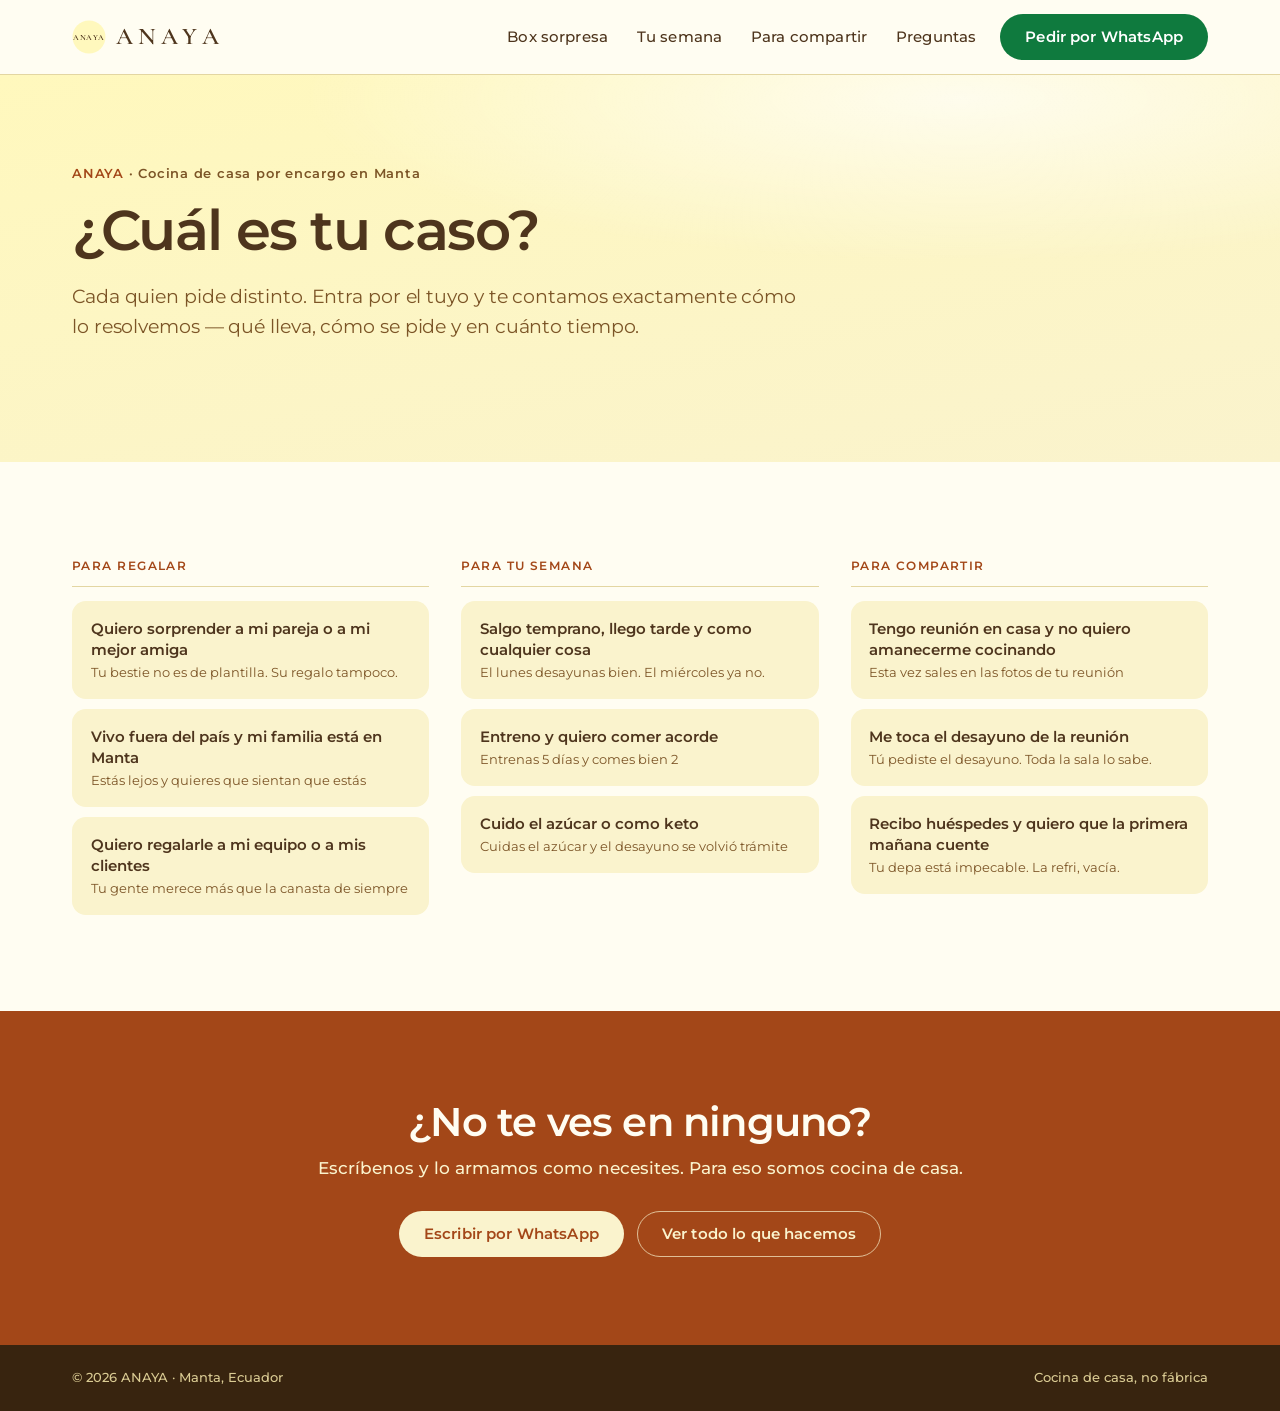
==== para/index.html @ eb4f1797 "fix(navegación): las páginas por perfil estaban enlazadas pero inalcanzables Medido: el único enlace" ====
<!DOCTYPE html>
<html lang="es-EC">
<head>
<meta charset="utf-8" />
<meta name="viewport" content="width=device-width, initial-scale=1, viewport-fit=cover" />
<title>¿Cuál es tu caso? · ANAYA — cocina de casa en Manta</title>
<meta name="description" content="Cada quien pide distinto. Entra por tu caso — regalo, tu semana o una reunión — y te contamos exactamente cómo lo resolvemos en Manta." />
<meta name="theme-color" content="#4E351D" />
<link rel="canonical" href="https://zeus-manuel.github.io/anaya/para/" />
<meta property="og:type" content="website" />
<meta property="og:site_name" content="ANAYA" />
<meta property="og:locale" content="es_EC" />
<meta property="og:url" content="https://zeus-manuel.github.io/anaya/para/" />
<meta property="og:title" content="¿Cuál es tu caso? · ANAYA" />
<meta property="og:description" content="Entra por tu caso y te contamos cómo lo resolvemos." />
<meta property="og:image" content="https://zeus-manuel.github.io/anaya/assets/og-image.png" />
<meta name="twitter:card" content="summary_large_image" />
<link rel="icon" href="../assets/favicon.svg" type="image/svg+xml" />
<link rel="preconnect" href="https://fonts.googleapis.com" />
<link rel="preconnect" href="https://fonts.gstatic.com" crossorigin />
<link rel="stylesheet" href="https://fonts.googleapis.com/css2?family=Cormorant+Garamond:wght@600&family=Montserrat:ital,wght@0,400;0,500;0,600;1,400&display=swap" />
<link rel="stylesheet" href="../assets/styles.css" />
<link rel="stylesheet" href="../assets/icp.css" />
<script type="application/ld+json">{"@context": "https://schema.org", "@type": "ItemList", "itemListElement": [{"@type": "ListItem", "position": 1, "name": "Tu bestie no es de plantilla. Su regalo tampoco.", "url": "https://zeus-manuel.github.io/anaya/para/regalo-sorpresa/"}, {"@type": "ListItem", "position": 2, "name": "Estás lejos y quieres que sientan que estás", "url": "https://zeus-manuel.github.io/anaya/para/desde-el-exterior/"}, {"@type": "ListItem", "position": 3, "name": "Tu gente merece más que la canasta de siempre", "url": "https://zeus-manuel.github.io/anaya/para/regalos-para-tu-equipo/"}, {"@type": "ListItem", "position": 4, "name": "El lunes desayunas bien. El miércoles ya no.", "url": "https://zeus-manuel.github.io/anaya/para/semana-sin-cocinar/"}, {"@type": "ListItem", "position": 5, "name": "Entrenas 5 días y comes bien 2", "url": "https://zeus-manuel.github.io/anaya/para/comida-fit/"}, {"@type": "ListItem", "position": 6, "name": "Cuidas el azúcar y el desayuno se volvió trámite", "url": "https://zeus-manuel.github.io/anaya/para/baja-en-azucar/"}, {"@type": "ListItem", "position": 7, "name": "Esta vez sales en las fotos de tu reunión", "url": "https://zeus-manuel.github.io/anaya/para/bandeja-familiar/"}, {"@type": "ListItem", "position": 8, "name": "Tú pediste el desayuno. Toda la sala lo sabe.", "url": "https://zeus-manuel.github.io/anaya/para/desayuno-de-oficina/"}, {"@type": "ListItem", "position": 9, "name": "Tu depa está impecable. La refri, vacía.", "url": "https://zeus-manuel.github.io/anaya/para/huespedes-airbnb/"}]}</script>
</head>
<body class="icp">
<header class="nav">
  <div class="wrap nav__in">
    <a class="brand" href="../" aria-label="ANAYA — inicio">
      <span class="brand__mark" aria-hidden="true">
        <svg viewBox="0 0 64 64" width="34" height="34"><circle cx="32" cy="32" r="31" fill="#FFF8BD"/><text x="32" y="38" text-anchor="middle" font-family="Cormorant Garamond, serif" font-size="15" font-weight="600" letter-spacing="1.2" fill="#4E351D">ANAYA</text></svg>
      </span>
      <span class="brand__word">ANAYA</span>
    </a>
    <nav class="nav__links" aria-label="Principal">
      <a href="../#sorpresa">Box sorpresa</a>
      <a href="../#semana">Tu semana</a>
      <a href="../#compartir">Para compartir</a>
      <a href="../#faq">Preguntas</a>
    </nav>
    <a class="btn btn--wa nav__cta" href="https://wa.me/593963181898?text=Hola%20ANAYA%21%20Quiero%20hacer%20un%20pedido." target="_blank" rel="noopener">Pedir por WhatsApp</a>
  </div>
</header>
<main>
  <section class="icp-hero">
    <div class="wrap">
      <p class="icp-crumb"><a href="../">ANAYA</a> · Cocina de casa por encargo en Manta</p>
      <h1>¿Cuál es tu caso?</h1>
      <p class="lead">Cada quien pide distinto. Entra por el tuyo y te contamos exactamente cómo lo resolvemos — qué lleva, cómo se pide y en cuánto tiempo.</p>
    </div>
  </section>
  <section class="casos">
    <div class="wrap">
      <div class="casos__grid">
        <div class="casos__col">
          <h3>Para regalar</h3>
          <ul class="casos__list">
          <li><a href="regalo-sorpresa/"><strong>Quiero sorprender a mi pareja o a mi mejor amiga</strong><span>Tu bestie no es de plantilla. Su regalo tampoco.</span></a></li>
          <li><a href="desde-el-exterior/"><strong>Vivo fuera del país y mi familia está en Manta</strong><span>Estás lejos y quieres que sientan que estás</span></a></li>
          <li><a href="regalos-para-tu-equipo/"><strong>Quiero regalarle a mi equipo o a mis clientes</strong><span>Tu gente merece más que la canasta de siempre</span></a></li>
          </ul>
        </div>
        <div class="casos__col">
          <h3>Para tu semana</h3>
          <ul class="casos__list">
          <li><a href="semana-sin-cocinar/"><strong>Salgo temprano, llego tarde y como cualquier cosa</strong><span>El lunes desayunas bien. El miércoles ya no.</span></a></li>
          <li><a href="comida-fit/"><strong>Entreno y quiero comer acorde</strong><span>Entrenas 5 días y comes bien 2</span></a></li>
          <li><a href="baja-en-azucar/"><strong>Cuido el azúcar o como keto</strong><span>Cuidas el azúcar y el desayuno se volvió trámite</span></a></li>
          </ul>
        </div>
        <div class="casos__col">
          <h3>Para compartir</h3>
          <ul class="casos__list">
          <li><a href="bandeja-familiar/"><strong>Tengo reunión en casa y no quiero amanecerme cocinando</strong><span>Esta vez sales en las fotos de tu reunión</span></a></li>
          <li><a href="desayuno-de-oficina/"><strong>Me toca el desayuno de la reunión</strong><span>Tú pediste el desayuno. Toda la sala lo sabe.</span></a></li>
          <li><a href="huespedes-airbnb/"><strong>Recibo huéspedes y quiero que la primera mañana cuente</strong><span>Tu depa está impecable. La refri, vacía.</span></a></li>
          </ul>
        </div>
      </div>
    </div>
  </section>
  <section class="final">
    <div class="wrap final__in">
      <h2>¿No te ves en ninguno?</h2>
      <p>Escríbenos y lo armamos como necesites. Para eso somos cocina de casa.</p>
      <div class="final__cta">
        <a class="btn btn--cream" href="https://wa.me/593963181898?text=Hola%20ANAYA%21%20Quiero%20consultar%20por%20un%20pedido." target="_blank" rel="noopener">Escribir por WhatsApp</a>
        <a class="btn btn--outline-cream" href="../">Ver todo lo que hacemos</a>
      </div>
    </div>
  </section>
</main>
<footer class="foot">
  <div class="wrap foot__bar">
    <p>© 2026 ANAYA · Manta, Ecuador</p>
    <p>Cocina de casa, no fábrica</p>
  </div>
</footer>
</body>
</html>
---- assets/styles.css ----
/* ═══════════════════════════════════════════════════════════
   ANAYA — hoja de estilos
   Paleta de marca: #FFF8BD amarillo · #FAF3CD crema · #4E351D café
   Tipografía: Cormorant Garamond SOLO para el logotipo.
               Montserrat para absolutamente todo lo demás.

   REGLAS DURAS (no romper):
   · Prohibido `opacity` sobre texto — usar los tokens de tinta.
   · Peso mínimo 400. Texto claro sobre oscuro, mínimo 500.
   · Amarillo y crema NUNCA en secciones contiguas (1.03:1 entre sí:
     son el mismo fondo). Siempre media café o papel.
   · --linea y --arena son decorativos: jamás el único borde de un control.
   · Mostaza solo sobre superficies oscuras. Nunca sobre terracota ni claro.
   ═══════════════════════════════════════════════════════════ */

:root{
  /* — marca — */
  --amarillo:   #FFF8BD;
  --crema:      #FAF3CD;
  --cafe:       #4E351D;

  /* — derivados claros — */
  --papel:      #FFFDF2;
  --arena:      #F0E5B4;
  --linea:      #E3D6A2;
  --borde:      #9C7439;

  /* — derivados oscuros — */
  --cafe-elev:  #61432A;
  --cafe-900:   #38240F;
  --borde-osc:  #A48455;

  /* — tinta — */
  --tinta:      #4E351D;
  --tinta-2:    #7C5527;
  --tinta-inv:  #FAF3CD;
  --tinta-inv-2:#DACB93;

  /* — acentos — */
  --terracota:  #A34718;
  --terracota-h:#84380F;
  --mostaza:    #E0B76A;
  --alerta:     #96301A;

  /* — WhatsApp (oscurecido: el #25D366 oficial da 1.9:1 con blanco) — */
  --wa:         #0F7A3E;
  --wa-h:       #0B6332;

  /* — deshabilitado — */
  --off-bg:     #6B5334;
  --off-fg:     #E2D5AE;

  /* — tipografía — */
  --serif: "Cormorant Garamond", Georgia, serif;   /* solo el logotipo */
  --sans:  "Montserrat", "Helvetica Neue", Arial, system-ui, sans-serif;

  --fs-micro: .75rem;    /* 12px — piso absoluto */
  --fs-note:  .8125rem;  /* 13px */
  --fs-label: .875rem;   /* 14px */
  --fs-btn:   .9375rem;  /* 15px */
  --fs-body:  clamp(1rem, 1.4vw, 1.0625rem);
  --fs-lead:  clamp(1.0625rem, 1.9vw, 1.1875rem);

  --wrap: 1180px;
  --r:    16px;
  --r-lg: 26px;
  --sh:    0 1px 2px rgba(56,36,15,.06), 0 12px 28px -16px rgba(56,36,15,.30);
  --sh-lg: 0 2px 4px rgba(56,36,15,.06), 0 28px 56px -28px rgba(56,36,15,.42);
  --ease: cubic-bezier(.22,.61,.36,1);
}

*,*::before,*::after{ box-sizing:border-box; }

html{ scroll-behavior:smooth; scroll-padding-top:88px; -webkit-text-size-adjust:100%; }
@media (prefers-reduced-motion:reduce){
  html{ scroll-behavior:auto; }
  *,*::before,*::after{ animation-duration:.001ms !important; transition-duration:.001ms !important; }
}

body{
  margin:0;
  background:var(--papel);
  color:var(--tinta);
  font-family:var(--sans);
  font-weight:400;
  font-size:var(--fs-body);
  line-height:1.65;
  overflow-x:hidden;
}

img,svg{ max-width:100%; }
a{ color:inherit; }

h1,h2,h3{
  font-family:var(--sans);
  color:var(--tinta);
  font-weight:600;
  margin:0;
  text-wrap:balance;
}
h1{ font-size:clamp(2.1rem,6vw,3.5rem); line-height:1.08; letter-spacing:-.025em; }
h2{ font-size:clamp(1.7rem,4.4vw,2.5rem); line-height:1.14; letter-spacing:-.02em; }
h3{ font-size:clamp(1.125rem,2.4vw,1.25rem); line-height:1.30; letter-spacing:-.01em; }
p{ margin:0 0 .7rem; text-wrap:pretty; }

.wrap{ width:100%; max-width:var(--wrap); margin-inline:auto; padding-inline:22px; }

.skip{
  position:absolute; left:-9999px; top:0; z-index:200;
  background:var(--cafe); color:var(--crema); padding:.8rem 1.2rem;
  font-weight:600; border-radius:0 0 10px 0;
}
.skip:focus{ left:0; }

:where(a,button,input,select,textarea,summary,[tabindex]):focus-visible{
  outline:2.5px solid var(--terracota);
  outline-offset:3px;
  border-radius:6px;
}

.eyebrow{
  font-size:var(--fs-note); font-weight:600; letter-spacing:.14em; text-transform:uppercase;
  line-height:1.30; color:var(--terracota); margin:0 0 .8rem;
}

.sec-head{ margin-bottom:2.8rem; }
.sec-head--center{ text-align:center; max-width:660px; margin-inline:auto; }
.sec-head h2{ max-width:22ch; }
.sec-head--center h2{ margin-inline:auto; }
.sec-sub{
  font-size:1.0625rem; font-weight:400; line-height:1.60;
  color:var(--tinta-2); margin-top:1.1rem; max-width:54ch;
}
.sec-head--center .sec-sub{ margin-inline:auto; }
/* sobre superficies oscuras */
.sec-head--light .eyebrow{ color:var(--mostaza); }
.sec-head--light h2{ color:var(--crema); }
.sec-head--light .sec-sub{ color:var(--tinta-inv-2); }

/* ── Botones ─────────────────────────────────────────────── */
.btn{
  --bg:var(--terracota); --fg:var(--papel);
  display:inline-flex; align-items:center; justify-content:center; gap:.55rem;
  min-height:44px;
  padding:.85rem 1.5rem;
  background:var(--bg); color:var(--fg);
  font-family:var(--sans); font-size:var(--fs-btn); font-weight:600;
  line-height:1.15; letter-spacing:.01em;
  border:1.5px solid transparent; border-radius:999px;
  text-decoration:none; cursor:pointer; white-space:nowrap;
  transition:transform .25s var(--ease), box-shadow .25s var(--ease), background .2s, color .2s, border-color .2s;
}
.btn:hover{ transform:translateY(-2px); box-shadow:var(--sh); }
.btn:active{ transform:translateY(0); }
.btn--solid{ --bg:var(--terracota); --fg:var(--papel); }
.btn--solid:hover{ --bg:var(--terracota-h); }
.btn--ghost{ --bg:transparent; --fg:var(--terracota); border-color:var(--borde); }
.btn--ghost:hover{ --bg:var(--arena); border-color:var(--terracota); }
.btn--cream{ --bg:var(--crema); --fg:var(--terracota); }
.btn--cream:hover{ --bg:var(--papel); }
.btn--outline-cream{ --bg:transparent; --fg:var(--crema); border-color:rgba(250,243,205,.7); }
.btn--outline-cream:hover{ --bg:rgba(250,243,205,.14); border-color:var(--crema); }
.btn--wa{ --bg:var(--wa); --fg:#fff; }
.btn--wa:hover{ --bg:var(--wa-h); }
.btn--wa[disabled]{
  --bg:var(--off-bg); --fg:var(--off-fg);
  cursor:not-allowed; transform:none; box-shadow:none;
}
.btn--block{ width:100%; white-space:normal; text-align:center; }
.btn--sm{ min-height:40px; padding:.6rem 1.15rem; font-size:var(--fs-label); letter-spacing:.015em; }
.ico-wa{ width:18px; height:18px; fill:currentColor; flex:none; }

.linkish{
  display:block; width:100%; margin-top:.75rem; padding:.4rem;
  background:none; border:0; cursor:pointer;
  font-family:var(--sans); font-size:var(--fs-btn); font-weight:500;
  letter-spacing:.01em; color:var(--tinta-inv-2);
  text-decoration:underline; text-underline-offset:3px;
}
.linkish:hover{ color:var(--crema); }

/* ── Nav ─────────────────────────────────────────────────── */
.nav{
  position:sticky; top:0; z-index:100;
  background:rgba(255,253,242,.96);
  backdrop-filter:blur(14px);
  border-bottom:1px solid var(--linea);
}
.nav__in{ display:flex; align-items:center; gap:1.5rem; height:74px; }
.brand{ display:flex; align-items:center; gap:.6rem; text-decoration:none; flex:none; }
.brand__mark{ display:block; line-height:0; }
.brand__word{
  font-family:var(--serif); font-size:1.5rem; font-weight:600;
  line-height:1; letter-spacing:.22em; color:var(--cafe);
}
.nav__links{ display:flex; gap:1.8rem; margin-left:auto; }
.nav__links a{
  position:relative; font-size:var(--fs-btn); font-weight:500; letter-spacing:.01em;
  line-height:1.2; color:var(--tinta); text-decoration:none; padding:.3rem 0;
}
.nav__links a::after{
  content:""; position:absolute; left:0; right:100%; bottom:0; height:2px;
  background:var(--terracota); transition:right .3s var(--ease);
}
.nav__links a:hover{ color:var(--terracota); }
.nav__links a:hover::after{ right:0; }
.nav__cta{ flex:none; }

.burger{
  display:none; width:44px; height:44px; margin-left:auto;
  background:none; border:0; cursor:pointer; padding:11px 10px;
}
.burger span{ display:block; height:2px; background:var(--cafe); border-radius:2px; transition:.3s var(--ease); }
.burger span+span{ margin-top:5px; }
.burger[aria-expanded="true"] span:nth-child(1){ transform:translateY(7px) rotate(45deg); }
.burger[aria-expanded="true"] span:nth-child(2){ opacity:0; }
.burger[aria-expanded="true"] span:nth-child(3){ transform:translateY(-7px) rotate(-45deg); }

.mnav{
  display:none; flex-direction:column; gap:.2rem;
  padding:.6rem 22px 1.4rem;
  border-top:1px solid var(--linea);
  background:var(--papel);
}
.mnav a{
  padding:.9rem .2rem; font-size:1rem; font-weight:500;
  text-decoration:none; color:var(--tinta); border-bottom:1px solid var(--linea);
}
.mnav__wa{
  margin-top:.8rem; text-align:center; background:var(--wa);
  color:#fff !important; font-weight:600; border-radius:999px; border:0 !important;
}

/* ── Hero — sin patrones: color plano + halo suave ───────── */
.hero{
  position:relative; overflow:hidden;
  background:
    radial-gradient(90% 70% at 78% 8%, rgba(255,255,255,.75) 0%, transparent 60%),
    linear-gradient(168deg, var(--amarillo) 0%, var(--crema) 100%);
}
.hero__in{
  position:relative;
  display:grid; grid-template-columns:1.05fr .95fr; gap:4.5rem; align-items:center;
  padding-block:clamp(4rem,9vw,7.5rem);
}
.hero h1{ margin-bottom:1.5rem; max-width:15ch; letter-spacing:-.03em; }
.lead{
  font-size:var(--fs-lead); font-weight:400; line-height:1.6; letter-spacing:-.005em;
  color:var(--tinta-2); max-width:46ch; margin-bottom:2.2rem;
}
.hero__cta{ display:flex; flex-wrap:wrap; gap:.8rem; margin-bottom:3rem; }
.hero__jobs{
  display:grid; grid-template-columns:repeat(3,1fr); gap:.6rem;
  list-style:none; margin:0; padding:1.7rem 0 0;
  border-top:1px solid var(--borde);
}
.hero__jobs a{
  display:block; padding:.7rem .8rem .8rem;
  margin-left:-.8rem; border-radius:12px;
  text-decoration:none; transition:background .22s var(--ease);
}
.hero__jobs a:hover{ background:rgba(163,71,24,.09); }
.hero__jobs strong{
  display:block; font-size:1.0625rem; font-weight:600;
  line-height:1.3; letter-spacing:-.01em; color:var(--terracota); margin-bottom:.15rem;
}
.hero__jobs a:hover strong{ color:var(--terracota-h); }
.hero__jobs span{ font-size:var(--fs-note); font-weight:400; color:var(--tinta-2); line-height:1.45; }

/* tarjeta de producto — contenido real, no clipart */
.hero__art{ margin:0; }
.boxcard{
  background:var(--papel);
  border-radius:26px;
  padding:2rem 2rem 1.6rem;
  box-shadow:
    0 2px 4px rgba(56,36,15,.05),
    0 18px 40px -20px rgba(56,36,15,.35),
    0 48px 90px -50px rgba(56,36,15,.5);
  animation:floaty 8s ease-in-out infinite;
}
@keyframes floaty{ 0%,100%{ transform:translateY(0) } 50%{ transform:translateY(-9px) } }
.boxcard__top{
  display:flex; align-items:center; justify-content:space-between; gap:1rem;
  padding-bottom:1.1rem; margin-bottom:.5rem;
  border-bottom:1px solid var(--linea);
}
.boxcard__mark{
  font-family:var(--serif); font-size:1.25rem; font-weight:600;
  letter-spacing:.26em; line-height:1; color:var(--cafe);
}
.boxcard__badge{
  font-size:var(--fs-micro); font-weight:600; letter-spacing:.1em; text-transform:uppercase;
  color:var(--terracota); background:var(--arena);
  padding:.35rem .7rem; border-radius:999px; white-space:nowrap;
}
.boxcard__list{ list-style:none; margin:0; padding:.4rem 0 0; display:grid; }
.boxcard__list li{
  display:grid; grid-template-columns:108px 1fr; align-items:baseline; gap:.9rem;
  padding:.62rem 0;
  font-size:1.0625rem; font-weight:500; color:var(--tinta);
  border-bottom:1px solid var(--linea);
}
.boxcard__list li:last-child{ border-bottom:0; }
.boxcard__list span{
  font-size:.6875rem; font-weight:600; letter-spacing:.06em; text-transform:uppercase;
  color:var(--tinta-2);
}
.boxcard__note{
  margin-top:.9rem; padding:1.1rem 1.2rem;
  background:var(--arena); border-radius:16px;
}
.boxcard__hand{
  font-style:italic; font-size:1.0625rem; font-weight:400; line-height:1.5;
  color:var(--tinta); margin:0 0 .35rem;
}
.boxcard__foot{
  font-size:var(--fs-micro); font-weight:600; letter-spacing:.08em; text-transform:uppercase;
  color:var(--tinta-2); margin:0;
}
.hero__art-cap{
  margin:1.1rem 0 0; text-align:center;
  font-size:var(--fs-note); font-weight:400; color:var(--tinta-2);
}

/* ── Franja del mecanismo — CAFÉ ─────────────────────────── */
.strip{ background:var(--cafe); color:var(--crema); }
.strip__in{ display:grid; grid-template-columns:repeat(3,1fr); gap:2.4rem; padding-block:2.6rem; }
.strip__n{
  display:block; font-size:1.125rem; font-weight:600; color:var(--mostaza);
  letter-spacing:.02em; margin-bottom:.5rem; font-variant-numeric:tabular-nums;
}
.strip p{ margin:0; font-size:var(--fs-body); font-weight:500; line-height:1.60; letter-spacing:.005em; }

/* ── Tres líneas — PAPEL ─────────────────────────────────── */
.offer{ padding-block:clamp(4.5rem,9vw,7rem); background:var(--papel); }
.cards{ display:grid; grid-template-columns:repeat(3,1fr); gap:1.4rem; }
.card{
  display:flex; flex-direction:column;
  padding:2.4rem 2.1rem;
  background:var(--crema);
  border:1px solid transparent;
  border-radius:var(--r-lg);
  box-shadow:0 1px 2px rgba(56,36,15,.04), 0 10px 30px -22px rgba(56,36,15,.5);
  transition:transform .3s var(--ease), box-shadow .3s var(--ease);
}
.card:hover{ transform:translateY(-6px); box-shadow:var(--sh-lg); }
.card__icon{ width:48px; height:48px; margin-bottom:1.3rem; color:var(--terracota); }
.card__icon svg{ width:100%; height:100%; fill:none; stroke:currentColor; stroke-width:1.5; stroke-linecap:round; stroke-linejoin:round; }
.card h3{ margin-bottom:.6rem; }
.card p{ color:var(--tinta-2); flex:1; max-width:54ch; margin-bottom:1rem; }
.card__link{
  font-size:var(--fs-btn); font-weight:600; letter-spacing:.01em;
  color:var(--terracota); text-decoration:none;
}
.card__link span{ display:inline-block; transition:transform .25s var(--ease); }
.card__link:hover span{ transform:translateX(5px); }

/* ── Armador — CREMA ─────────────────────────────────────── */
.builder{
  position:relative;
  padding-block:clamp(4.5rem,9vw,7rem);
  background:var(--crema);
}

.presets{ margin-bottom:2.2rem; }
.presets__lead{
  text-align:center; font-size:var(--fs-note); font-weight:500;
  color:var(--tinta-2); margin-bottom:1.1rem;
}
.presets__row{ display:grid; grid-template-columns:repeat(4,1fr); gap:.9rem; }
.preset{
  display:flex; flex-direction:column; gap:.25rem; text-align:left;
  padding:1.1rem 1.2rem;
  background:var(--papel);
  border:1.4px solid var(--borde); border-radius:var(--r);
  font-family:var(--sans); cursor:pointer;
  transition:.25s var(--ease);
}
.preset:hover{ background:var(--arena); transform:translateY(-3px); box-shadow:var(--sh); }
.preset.is-on{ background:var(--terracota); border-color:var(--terracota); }
.preset__name{ font-size:1.0625rem; font-weight:600; line-height:1.3; letter-spacing:-.01em; color:var(--tinta); }
.preset__detalle{ font-size:var(--fs-note); font-weight:400; line-height:1.45; color:var(--tinta-2); }
.preset__go{ margin-top:.3rem; font-size:var(--fs-note); font-weight:600; letter-spacing:.01em; color:var(--terracota); }
.preset__go span{ display:inline-block; transition:transform .25s var(--ease); }
.preset:hover .preset__go span{ transform:translateX(4px); }
.preset.is-on .preset__name,
.preset.is-on .preset__detalle,
.preset.is-on .preset__go{ color:var(--papel); }
.preset.is-on .preset__go::after{ content:" ✓"; }

.builder__grid{ display:grid; grid-template-columns:1fr 372px; gap:2.6rem; align-items:start; }
.builder__form{ display:grid; gap:1.2rem; }

.grp{
  margin:0; padding:1.8rem 1.9rem 2rem;
  background:var(--papel);
  border:1px solid transparent;
  border-radius:var(--r-lg);
  box-shadow:0 1px 2px rgba(56,36,15,.04), 0 10px 30px -24px rgba(56,36,15,.45);
}
/* float+width evita que el legend se monte sobre el borde del fieldset */
.grp legend{
  float:left; width:100%;
  display:flex; align-items:baseline; gap:.7rem; flex-wrap:wrap;
  padding:0; margin-bottom:1.2rem;
}
.opts,.fields,.check,.grp__note{ clear:both; }
.grp__step{
  display:grid; place-items:center; width:26px; height:26px; flex:none;
  background:var(--terracota); color:var(--papel);
  font-size:var(--fs-label); font-weight:600; border-radius:50%;
  font-variant-numeric:tabular-nums;
  transform:translateY(2px);
}
.grp__title{ font-size:1.375rem; font-weight:600; line-height:1.25; letter-spacing:-.015em; color:var(--tinta); }
.grp__hint{ font-size:var(--fs-micro); font-weight:600; letter-spacing:.12em; text-transform:uppercase; color:var(--tinta-2); }
.grp__note{ font-size:var(--fs-note); font-weight:400; color:var(--tinta-2); margin:0 0 .9rem; }
.grp.is-invalid{ border-color:var(--alerta); box-shadow:0 0 0 3px rgba(150,48,26,.14); }

.opts{ display:flex; flex-wrap:wrap; gap:.6rem; }
.opt{ position:relative; }
.opt input{ position:absolute; opacity:0; width:0; height:0; }
.opt span{
  display:inline-block; padding:.6rem 1.05rem;
  background:var(--papel);
  border:1.4px solid var(--borde); border-radius:999px;
  font-size:var(--fs-btn); font-weight:500; letter-spacing:.015em;
  line-height:1.2; color:var(--tinta); cursor:pointer;
  transition:.2s var(--ease);
  user-select:none;
}
.opt span:hover{ background:var(--arena); border-color:var(--terracota); color:var(--terracota); }
.opt input:checked + span{
  background:var(--terracota); border-color:var(--terracota); color:var(--papel);
  font-weight:600;
}
.opt input:focus-visible + span{ outline:2.5px solid var(--terracota); outline-offset:3px; }
.opt input:disabled + span{ opacity:.45; cursor:not-allowed; }

.fields{ display:grid; grid-template-columns:1fr 1fr; gap:1rem; }
.field{ display:grid; gap:.4rem; }
.field--full{ grid-column:1/-1; margin-top:1rem; }
.field > span{
  font-size:var(--fs-label); font-weight:600; letter-spacing:.02em;
  line-height:1.35; color:var(--tinta);
}
.field em{ font-style:normal; font-weight:400; color:var(--tinta-2); }
.field input,.field select,.field textarea{
  width:100%; padding:.7rem .9rem;
  font-family:var(--sans); font-size:1rem; font-weight:500; line-height:1.4;
  color:var(--tinta);
  background:var(--papel); border:1.4px solid var(--borde); border-radius:10px;
  transition:border-color .2s, box-shadow .2s;
}
.field textarea{ line-height:1.55; resize:vertical; }
.field input::placeholder,.field textarea::placeholder{ color:var(--tinta-2); font-weight:400; opacity:1; }
.field input:hover,.field select:hover,.field textarea:hover{ border-color:var(--terracota); }
.field input:focus,.field select:focus,.field textarea:focus{
  border-color:var(--terracota); box-shadow:0 0 0 3px rgba(163,71,24,.16);
}
.check{
  display:flex; align-items:flex-start; gap:.6rem; margin-top:1.2rem;
  font-size:var(--fs-label); font-weight:600; color:var(--tinta); cursor:pointer;
}
.check em{ font-style:normal; font-weight:400; color:var(--tinta-2); }
.check input{ width:18px; height:18px; margin-top:.2rem; accent-color:var(--terracota); flex:none; }

/* Resumen — panel oscuro dentro de la zona clara */
.summary{ position:sticky; top:96px; }
.summary__card{
  padding:1.9rem 1.7rem;
  background:var(--cafe);
  color:var(--crema);
  border-radius:var(--r-lg);
  box-shadow:var(--sh-lg);
}
.summary__card h3{
  color:var(--crema); font-size:1.375rem; font-weight:600;
  line-height:1.25; letter-spacing:-.015em;
  margin-bottom:1rem; padding-bottom:.85rem;
  border-bottom:1px solid var(--borde-osc);
}
.summary__list{ list-style:none; margin:0 0 1rem; padding:0; display:grid; gap:.55rem; }
.summary__list li{ display:flex; gap:.6rem; font-size:var(--fs-btn); font-weight:500; line-height:1.45; max-width:40ch; }
.summary__list li::before{ content:"✦"; color:var(--mostaza); flex:none; font-size:.8rem; line-height:1.7; }
.summary__empty{ color:var(--tinta-inv-2); font-style:italic; font-weight:400; }
.summary__empty::before{ content:"" !important; }
.summary__cat{
  display:block; font-size:var(--fs-micro); font-weight:600;
  letter-spacing:.12em; text-transform:uppercase; color:var(--mostaza);
}
.summary__meta{
  display:grid; gap:.3rem; font-size:var(--fs-note); font-weight:500;
  color:var(--tinta-inv-2); margin-bottom:1.1rem;
  font-variant-numeric:tabular-nums;
}
.summary__meta:empty{ display:none; }
.summary__note{
  font-size:var(--fs-note); font-weight:400; line-height:1.55; color:var(--tinta-inv-2);
  padding-top:.9rem; margin-bottom:1rem;
  border-top:1px solid var(--borde-osc);
}
.summary__missing{
  display:flex; gap:.5rem; align-items:flex-start;
  margin:0 0 .7rem; font-size:var(--fs-note); font-weight:600; line-height:1.45;
  color:var(--mostaza);
}
.summary__missing:empty{ display:none; }
.summary__missing::before{ content:"!"; flex:none; }
.summary__status{
  min-height:1.1rem; margin:.3rem 0 0; font-size:var(--fs-note); font-weight:500;
  text-align:center; color:var(--mostaza);
}

/* barra fija móvil */
.stickybar{
  position:fixed; left:0; right:0; bottom:0; z-index:90;
  display:none; align-items:center; justify-content:space-between; gap:1rem;
  padding:.75rem 18px calc(.75rem + env(safe-area-inset-bottom));
  background:var(--cafe); color:var(--crema);
  box-shadow:0 -8px 26px -14px rgba(0,0,0,.6);
}
.stickybar__txt{ font-size:var(--fs-label); font-weight:500; }
.stickybar strong{ font-size:1.125rem; font-weight:600; font-variant-numeric:tabular-nums; }

/* ── Desde lejos — PAPEL ─────────────────────────────────── */
.lejos{ padding-block:clamp(4.5rem,9vw,7rem); background:var(--papel); }
.lejos__in{ display:grid; grid-template-columns:1.15fr .85fr; gap:4rem; align-items:center; }
.lejos__copy h2{ margin-bottom:1.1rem; }
.lejos__copy > p{ color:var(--tinta-2); max-width:52ch; }
.lejos__note{ display:grid; place-items:center; }

/* tarjeta escrita a mano */
.gift__card{
  position:relative;
  width:min(330px,84vw); padding:2.8rem 2.2rem;
  background:var(--papel);
  border-radius:3px;
  box-shadow:var(--sh-lg);
  text-align:center;
  transform:rotate(-2.2deg);
  transition:transform .4s var(--ease);
}
.gift__card:hover{ transform:rotate(0deg) scale(1.02); }
.gift__card::before{
  content:""; position:absolute; top:-15px; left:50%; transform:translateX(-50%) rotate(3deg);
  width:70px; height:30px; background:rgba(224,183,106,.45); border-radius:2px;
}
.gift__brand{
  font-family:var(--serif); font-size:1.125rem; font-weight:600;
  letter-spacing:.30em; line-height:1; color:var(--cafe);
  padding-bottom:.9rem; margin-bottom:1.3rem;
  border-bottom:1px solid var(--linea);
}
.gift__hand{
  font-style:italic; font-size:1.125rem; font-weight:400; line-height:1.55;
  letter-spacing:.005em; color:var(--tinta); margin-bottom:1.4rem;
}
.gift__small{
  font-size:var(--fs-micro); font-weight:600; letter-spacing:.12em; line-height:1.35;
  text-transform:uppercase; color:var(--tinta-2);
  padding-top:1rem; margin:0; border-top:1px solid var(--linea);
}
.ticks{ list-style:none; margin:1.5rem 0 2rem; padding:0; display:grid; gap:.65rem; }
.ticks li{ display:flex; gap:.8rem; font-size:var(--fs-body); color:var(--tinta); max-width:54ch; }
.ticks li::before{ content:"✓"; color:var(--terracota); font-weight:600; flex:none; }

/* ── Semana Viva — AMARILLO ──────────────────────────────── */
.semana{ padding-block:clamp(4.5rem,9vw,7rem); background:var(--amarillo); }
.semana__grid{ display:grid; grid-template-columns:1fr 372px; gap:2.6rem; align-items:start; }
.semana__lead{ font-size:var(--fs-note); font-weight:500; color:var(--tinta-2); margin-bottom:1rem; }
.juices{ display:grid; gap:.7rem; }
.juice{
  display:flex; align-items:center; justify-content:space-between; gap:1rem;
  padding:.85rem 1.3rem;
  background:var(--papel);
  border:1.4px solid var(--borde); border-radius:var(--r);
  transition:border-color .2s, box-shadow .2s, background .2s;
}
.juice.is-on{ border-color:var(--terracota); box-shadow:0 4px 14px -8px rgba(163,71,24,.5); }
.juice__name{ font-size:var(--fs-body); font-weight:500; color:var(--tinta); }
.juice.is-on .juice__name{ font-weight:600; color:var(--terracota); }
.juice__ctrl{ display:flex; align-items:center; gap:.7rem; }
.juice__btn{
  width:38px; height:38px; border-radius:50%;
  background:var(--papel); border:1.4px solid var(--borde);
  font-family:var(--sans); font-size:1.15rem; font-weight:600; line-height:1;
  color:var(--terracota); cursor:pointer;
  transition:.2s;
}
.juice__btn:hover:not(:disabled){ background:var(--terracota); border-color:var(--terracota); color:var(--papel); }
.juice__btn:disabled{ opacity:.35; cursor:not-allowed; }
.juice__n{
  min-width:1.6ch; text-align:center; font-size:1.125rem; font-weight:600;
  color:var(--tinta); font-variant-numeric:tabular-nums;
}
.semana__count{
  margin-top:1rem; font-size:var(--fs-micro); font-weight:600;
  letter-spacing:.12em; text-transform:uppercase; color:var(--tinta-2);
  font-variant-numeric:tabular-nums;
}
.semana__more{
  margin-top:2.6rem; padding:1.8rem 2.1rem;
  background:var(--papel); border:1px solid var(--borde); border-radius:var(--r-lg);
  display:grid; gap:.4rem; justify-items:start;
}
.semana__more h3{ margin-bottom:.2rem; }
.semana__more p{ color:var(--tinta-2); max-width:66ch; margin-bottom:.8rem; }

/* ── Para compartir — CAFÉ ───────────────────────────────── */
.trays{ padding-block:clamp(4.5rem,9vw,7rem); background:var(--cafe); color:var(--crema); }
.share{ display:grid; grid-template-columns:repeat(2,1fr); gap:1.4rem; }
.share__card{
  padding:2.2rem 2.2rem;
  background:var(--cafe-elev);
  border:1px solid transparent;
  border-radius:var(--r-lg);
  transition:transform .3s var(--ease), box-shadow .3s var(--ease);
}
.share__card:hover{ transform:translateY(-4px); box-shadow:var(--sh-lg); }
.share__card h3{ color:var(--crema); margin-bottom:.3rem; }
.share__tag{
  font-size:var(--fs-micro); font-weight:600; letter-spacing:.12em; line-height:1.35;
  text-transform:uppercase; color:var(--mostaza); margin-bottom:.9rem;
}
.share__card p:not(.share__tag){
  font-size:var(--fs-body); font-weight:500; line-height:1.60; letter-spacing:.005em;
  color:var(--crema); margin-bottom:1.3rem; max-width:54ch;
}

/* ── Ocasiones — PAPEL ───────────────────────────────────── */
.occ{ padding-block:clamp(3.5rem,7vw,5rem); background:var(--papel); }
.occ__row{ display:flex; flex-wrap:wrap; justify-content:center; gap:.7rem; }
.occ__chip{
  display:inline-flex; align-items:center; gap:.5rem;
  min-height:44px; padding:.7rem 1.3rem;
  background:var(--arena);
  border:1.4px solid var(--borde); border-radius:999px;
  font-size:var(--fs-btn); font-weight:500; letter-spacing:.015em;
  color:var(--tinta); text-decoration:none; cursor:pointer;
  transition:.22s var(--ease);
}
.occ__chip:hover{
  background:var(--terracota); border-color:var(--terracota); color:var(--papel);
  font-weight:600; transform:translateY(-2px); box-shadow:var(--sh);
}

/* ── Cómo pedir — CAFÉ ───────────────────────────────────── */
.how{ padding-block:clamp(4.5rem,9vw,7rem); background:var(--cafe); color:var(--crema); }
.how .eyebrow{ color:var(--mostaza); }
.how h2{ color:var(--crema); }
.steps{
  list-style:none; margin:0; padding:0;
  display:grid; grid-template-columns:repeat(5,1fr); gap:1.4rem;
}
.steps li{
  padding:1.8rem 1.5rem;
  background:var(--cafe-elev);
  border:1px solid transparent;
  border-radius:var(--r);
  transition:transform .3s var(--ease);
}
.steps li:hover{ transform:translateY(-4px); }
.steps__n{
  display:grid; place-items:center; width:34px; height:34px; margin-bottom:1rem;
  border:1.5px solid var(--mostaza); border-radius:50%;
  font-size:var(--fs-label); font-weight:600; letter-spacing:.02em;
  color:var(--mostaza); font-variant-numeric:tabular-nums;
}
.steps h3{ color:var(--crema); font-size:1.125rem; margin-bottom:.45rem; }
.steps p{
  margin:0; font-size:var(--fs-label); font-weight:500; line-height:1.60;
  letter-spacing:.005em; color:var(--crema);
}
.steps strong{ color:var(--mostaza); font-weight:600; }
.how__cta{ text-align:center; margin:2.8rem 0 0; }

/* ── FAQ — CREMA ─────────────────────────────────────────── */
.faq{ padding-block:clamp(4.5rem,9vw,7rem); background:var(--crema); }
.faq__in{ display:grid; grid-template-columns:.75fr 1.25fr; gap:3.5rem; align-items:start; }
.faq .sec-head{ margin-bottom:0; position:sticky; top:100px; }
.acc details{ padding:1.3rem 0; border-bottom:1px solid var(--linea); }
.acc details:first-child{ border-top:1px solid var(--linea); }
.acc summary{
  display:flex; align-items:center; justify-content:space-between; gap:1.5rem;
  font-size:clamp(1.0625rem,2vw,1.1875rem); font-weight:600;
  line-height:1.35; letter-spacing:-.01em; color:var(--tinta);
  cursor:pointer; list-style:none;
}
.acc summary::-webkit-details-marker{ display:none; }
.acc summary:hover{ color:var(--terracota); }
.acc summary::after{
  content:"+"; flex:none;
  font-size:1.4rem; font-weight:500; line-height:1; color:var(--terracota);
  transition:transform .3s var(--ease);
}
.acc details[open] summary::after{ transform:rotate(45deg); }
.acc details p{
  margin:.85rem 0 0; padding-right:2.5rem; max-width:66ch;
  color:var(--tinta-2);
}
.acc details em{ color:var(--tinta-2); }
.acc details a{ color:var(--terracota); font-weight:600; }

/* ── CTA final — TERRACOTA (única banda de color pleno) ──── */
.final{ padding-block:clamp(4rem,8vw,5.5rem); background:var(--terracota); color:var(--crema); text-align:center; }
.final h2{ color:var(--papel); margin-bottom:.6rem; margin-inline:auto; }
.final p{ color:var(--crema); font-weight:500; margin-bottom:1.8rem; }
.final__cta{ display:flex; flex-wrap:wrap; gap:.8rem; justify-content:center; }

/* ── Footer — CAFÉ 900 ───────────────────────────────────── */
.foot{ background:var(--cafe-900); color:var(--crema); padding-top:clamp(3rem,6vw,4.5rem); }
.foot__in{ display:grid; grid-template-columns:1.6fr 1fr 1fr 1fr; gap:2.5rem; padding-bottom:3rem; }
.foot__word{
  font-family:var(--serif); font-size:clamp(1.75rem,3vw,2rem); font-weight:600;
  line-height:1; letter-spacing:.28em; color:var(--crema); margin:0 0 .7rem;
}
.foot__tag{
  font-style:italic; font-size:var(--fs-btn); font-weight:400; line-height:1.55;
  color:var(--tinta-inv-2); max-width:30ch; margin:0;
}
.foot__col h3{
  font-size:var(--fs-micro); font-weight:600; letter-spacing:.12em; line-height:1.35;
  text-transform:uppercase; color:var(--mostaza); margin-bottom:1rem;
}
.foot__col ul{ list-style:none; margin:0; padding:0; display:grid; gap:.6rem; }
.foot__col li{ font-size:var(--fs-label); font-weight:500; color:var(--tinta-inv-2); }
.foot__col a{ color:var(--crema); text-decoration:none; cursor:pointer; transition:color .2s; }
.foot__col a:hover{ color:var(--mostaza); text-decoration:underline; text-underline-offset:3px; }
.foot__bar{
  display:flex; justify-content:space-between; flex-wrap:wrap; gap:.6rem;
  padding-block:1.4rem;
  border-top:1px solid var(--cafe-elev);
  font-size:var(--fs-note); font-weight:500; color:var(--tinta-inv-2);
}
.foot__bar p{ margin:0; }

/* ── FAB ─────────────────────────────────────────────────── */
.fab{
  position:fixed; right:20px; bottom:20px; z-index:95;
  display:grid; place-items:center; width:56px; height:56px;
  background:var(--wa); border-radius:50%;
  box-shadow:0 10px 26px -8px rgba(15,122,62,.7);
  cursor:pointer;
  transition:transform .25s var(--ease), background .2s;
}
.fab:hover{ transform:scale(1.08); background:var(--wa-h); }
.fab svg{ width:29px; height:29px; fill:#fff; }

/* ── Responsive ──────────────────────────────────────────── */
@media (max-width:1000px){
  .hero__in{ grid-template-columns:1fr; gap:3rem; }
  .boxcard{ animation:none; }
  .cards,.strip__in{ grid-template-columns:1fr; }
  .strip__in{ gap:1.6rem; }
  .builder__grid,.semana__grid{ grid-template-columns:1fr; }
  .summary{ position:static; }
  .presets__row{ grid-template-columns:repeat(2,1fr); }
  .lejos__in,.faq__in{ grid-template-columns:1fr; gap:2.5rem; }
  .lejos__note{ order:-1; }
  .share{ grid-template-columns:1fr; }
  .faq .sec-head{ position:static; }
  .steps{ grid-template-columns:repeat(2,1fr); }
  .foot__in{ grid-template-columns:1fr 1fr; }
}

@media (max-width:760px){
  .nav__links,.nav__cta{ display:none; }
  .burger{ display:block; }
  .mnav:not([hidden]){ display:flex; }
  .hero__jobs{ grid-template-columns:1fr; gap:.2rem; }
  .grp{ padding:1.4rem 1.2rem 1.6rem; }
  .fields{ grid-template-columns:1fr; }
  .steps{ grid-template-columns:1fr; }
  .share__card{ padding:1.5rem 1.4rem; }
  .semana__more{ padding:1.4rem 1.4rem; }
  .juice{ padding:.8rem 1rem; }
  .foot__in{ grid-template-columns:1fr; gap:2rem; }
  .fab{ display:none; }
  body.has-sticky .stickybar{ display:flex; }
  body.has-sticky{ padding-bottom:74px; }
}

/* ── ¿Cuál es tu caso? — enlaces a las páginas por perfil ── */
.casos{ background:var(--papel); padding-block:clamp(4rem,8vw,6rem); }
.casos__grid{ display:grid; grid-template-columns:repeat(3,1fr); gap:2rem; }
.casos__col h3{
  font-size:var(--fs-micro); font-weight:600; letter-spacing:.12em; line-height:1.35;
  text-transform:uppercase; color:var(--terracota);
  padding-bottom:.7rem; margin-bottom:.9rem; border-bottom:1px solid var(--linea);
}
.casos__list{ list-style:none; margin:0; padding:0; display:grid; gap:.6rem; }
.casos__list a{
  display:block; padding:1rem 1.1rem;
  background:var(--crema); border:1px solid transparent; border-radius:14px;
  text-decoration:none;
  transition:.22s var(--ease);
}
.casos__list a:hover{ background:var(--arena); transform:translateX(3px); }
.casos__list strong{
  display:block; font-size:var(--fs-btn); font-weight:600; line-height:1.4;
  color:var(--tinta); margin-bottom:.2rem;
}
.casos__list span{ display:block; font-size:var(--fs-note); font-weight:400; line-height:1.45; color:var(--tinta-2); }

@media (max-width:1000px){ .casos__grid{ grid-template-columns:1fr; gap:1.6rem; } }
---- assets/icp.css ----
/* ═══════════════════════════════════════════════════════════
   ANAYA — páginas de aterrizaje por perfil (/para/<slug>/)
   Hereda todo el sistema de styles.css. Aquí solo lo propio.
   ═══════════════════════════════════════════════════════════ */

.icp .nav__cta{ display:inline-flex; }

/* ── Hero ────────────────────────────────────────────────── */
.icp-hero{
  background:
    radial-gradient(85% 70% at 75% 6%, rgba(255,255,255,.7) 0%, transparent 60%),
    linear-gradient(168deg, var(--amarillo) 0%, var(--crema) 100%);
  padding-block:clamp(3rem,7vw,5.5rem);
}
.icp-crumb{
  font-size:var(--fs-note); font-weight:600; letter-spacing:.06em;
  color:var(--tinta-2); margin-bottom:1rem;
}
.icp-crumb a{ color:var(--terracota); text-decoration:none; }
.icp-crumb a:hover{ text-decoration:underline; text-underline-offset:3px; }
.icp-hero h1{ max-width:18ch; margin-bottom:1.3rem; }
.icp-hero .lead{ max-width:56ch; margin-bottom:2rem; }
.icp-hero__cta{ display:flex; flex-wrap:wrap; gap:.8rem; }

/* ── Ancho de lectura ────────────────────────────────────── */
.icp-narrow{ max-width:760px; }

/* ── Dolor ───────────────────────────────────────────────── */
.icp-dolor{ background:var(--papel); padding-block:clamp(3.5rem,7vw,5.5rem); }
.icp-dolor h2{ max-width:20ch; margin-bottom:1.4rem; }
.icp-dolor p{
  font-size:var(--fs-lead); font-weight:400; line-height:1.62;
  color:var(--tinta-2); max-width:62ch; margin-bottom:1rem;
}
.icp-dolor p:last-child{ margin-bottom:0; }

/* ── Mecanismo (banda oscura) ────────────────────────────── */
.icp-mec{ background:var(--cafe); color:var(--crema); padding-block:clamp(3.5rem,7vw,5.5rem); }
.mec__grid{ display:grid; grid-template-columns:repeat(2,1fr); gap:1.3rem; }
.mec__item{
  padding:1.8rem 1.9rem;
  background:var(--cafe-elev);
  border-radius:var(--r-lg);
}
.mec__item h3{ color:var(--mostaza); margin-bottom:.5rem; }
.mec__item p{
  margin:0; font-size:var(--fs-body); font-weight:500; line-height:1.6;
  letter-spacing:.005em; color:var(--crema);
}

/* ── Oferta ──────────────────────────────────────────────── */
.icp-oferta{ background:var(--crema); padding-block:clamp(3.5rem,7vw,5.5rem); }
.icp-oferta__in{ display:grid; place-items:center; }
.icp-oferta__card{
  width:min(620px,100%);
  padding:2.6rem 2.4rem 2.2rem;
  background:var(--papel);
  border-radius:var(--r-lg);
  box-shadow:var(--sh-lg);
}
.icp-oferta__card h2{ margin-bottom:.4rem; }
.icp-tagline{
  font-style:italic; font-size:var(--fs-lead); font-weight:400;
  color:var(--tinta-2); margin-bottom:1.4rem;
}
.icp-incluye{ list-style:none; margin:0 0 1.4rem; padding:0; display:grid; gap:.1rem; }
.icp-incluye li{
  display:flex; gap:.85rem; align-items:flex-start;
  padding:.7rem 0; border-bottom:1px solid var(--linea);
  font-size:var(--fs-body); font-weight:500; color:var(--tinta);
}
.icp-incluye li:last-child{ border-bottom:0; }
.icp-incluye li::before{ content:"✓"; color:var(--terracota); font-weight:600; flex:none; }
.icp-nota{
  padding:1rem 1.2rem; margin-bottom:1.4rem;
  background:var(--arena); border-radius:14px;
  font-size:var(--fs-note); font-weight:500; line-height:1.55; color:var(--tinta);
}
.icp-mini{
  margin:.9rem 0 0; text-align:center;
  font-size:var(--fs-note); font-weight:400; color:var(--tinta-2);
}

/* ── Objeciones ──────────────────────────────────────────── */
.icp-faq{ background:var(--papel); padding-block:clamp(3.5rem,7vw,5.5rem); }
.icp-faq h2{ margin-bottom:1.6rem; }

/* ── Otras páginas ───────────────────────────────────────── */
.icp-otras{ background:var(--crema); padding-block:clamp(3rem,6vw,4.5rem); }
.icp-otras h2{ font-size:clamp(1.3rem,2.6vw,1.6rem); margin-bottom:1.2rem; }
.icp-otras__list{ list-style:none; margin:0; padding:0; display:grid; gap:.55rem; }
.icp-otras__list a{
  display:block; padding:.85rem 1.1rem;
  background:var(--papel); border:1px solid var(--linea); border-radius:12px;
  font-size:var(--fs-btn); font-weight:500; color:var(--tinta); text-decoration:none;
  transition:.2s var(--ease);
}
.icp-otras__list a:hover{ border-color:var(--terracota); color:var(--terracota); transform:translateX(3px); }

.icp .foot{ padding-top:0; }
.icp .foot__bar{ border-top:0; }

@media (max-width:760px){
  .mec__grid{ grid-template-columns:1fr; }
  .icp-oferta__card{ padding:1.8rem 1.5rem 1.6rem; }
  .icp .fab{ display:none; }
}

/* enlace al hub desde cada página de perfil */
.icp-otras__hub{ margin:-.4rem 0 1rem; }
.icp-otras__hub a{
  font-size:var(--fs-btn); font-weight:600; color:var(--terracota);
  text-decoration:underline; text-underline-offset:3px;
}
.icp .casos{ background:var(--papel); }
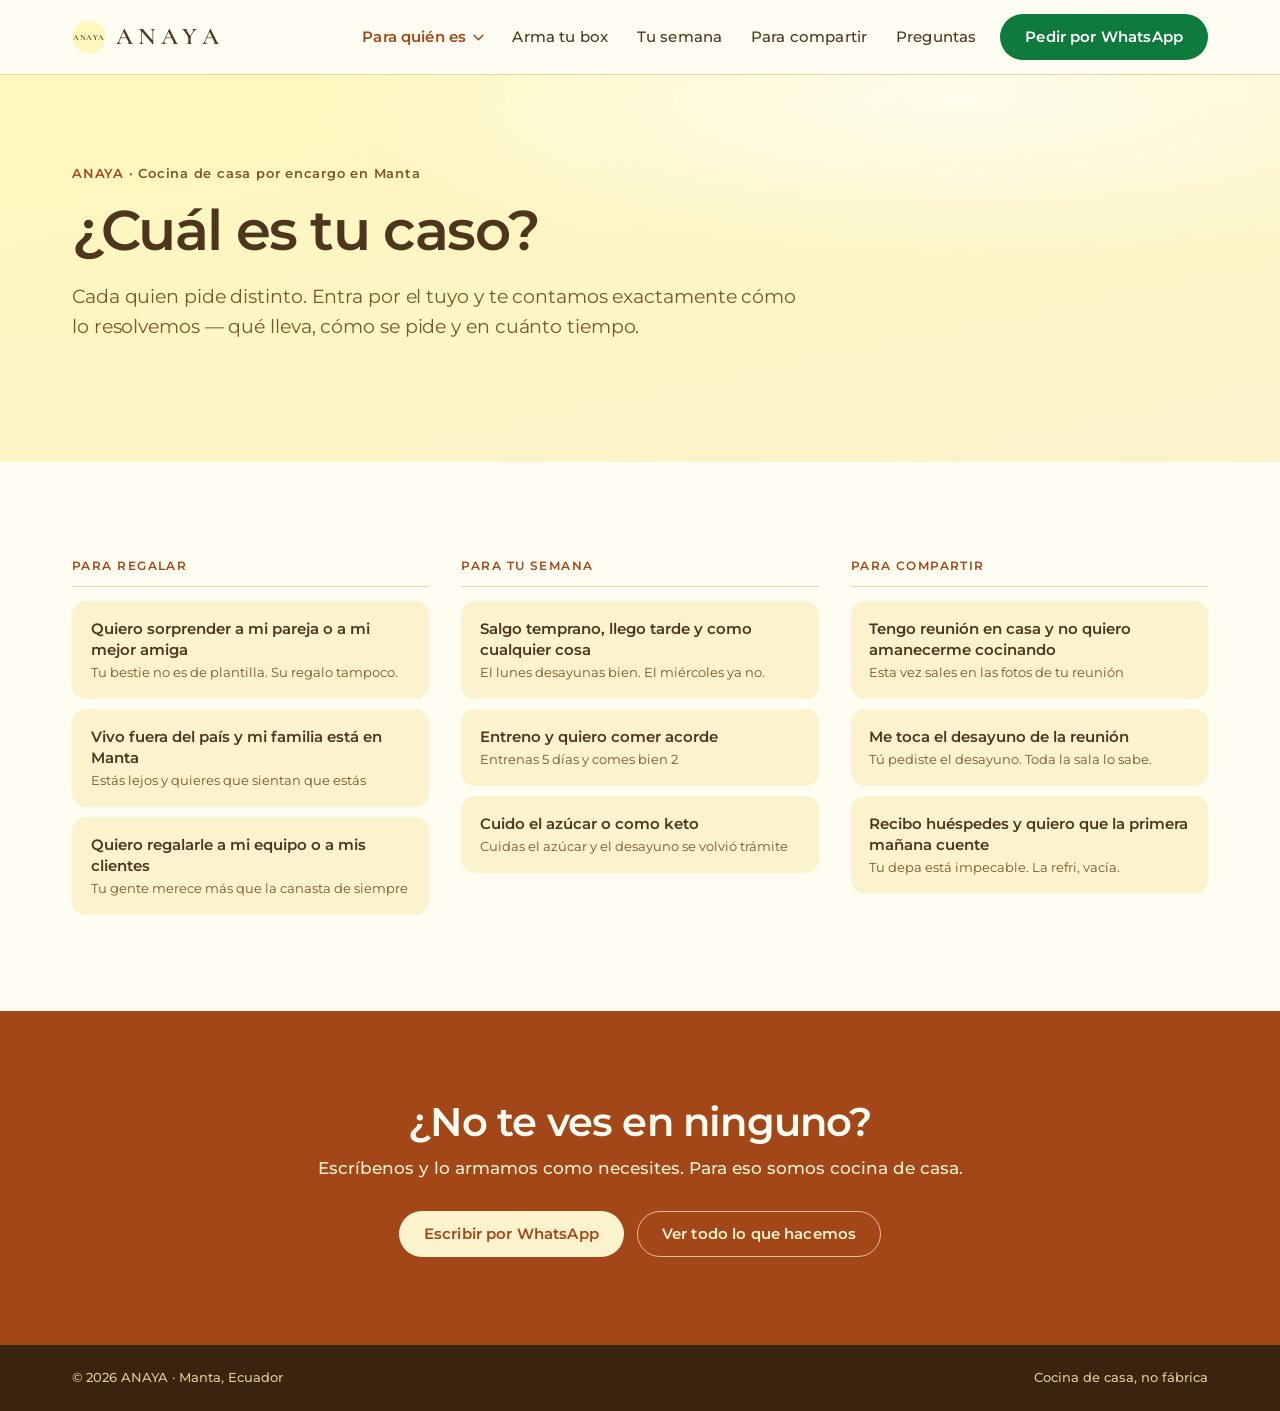
==== commit 15ab479c: "feat(menú): "Para quién es" — las 9 páginas entran al menú principal Estaban enlazadas y visibles, p" ====
--- a/para/index.html
+++ b/para/index.html
@@ -4,7 +4,7 @@
 <meta charset="utf-8" />
 <meta name="viewport" content="width=device-width, initial-scale=1, viewport-fit=cover" />
 <title>¿Cuál es tu caso? · ANAYA — cocina de casa en Manta</title>
-<meta name="description" content="Cada quien pide distinto. Entra por tu caso — regalo, tu semana o una reunión — y te contamos exactamente cómo lo resolvemos en Manta." />
+<meta name="description" content="Cada quien pide distinto. Entra por tu caso — un regalo, tu semana o una reunión — y te contamos exactamente cómo lo resolvemos en Manta." />
 <meta name="theme-color" content="#4E351D" />
 <link rel="canonical" href="https://zeus-manuel.github.io/anaya/para/" />
 <meta property="og:type" content="website" />
@@ -21,6 +21,7 @@
 <link rel="stylesheet" href="https://fonts.googleapis.com/css2?family=Cormorant+Garamond:wght@600&family=Montserrat:ital,wght@0,400;0,500;0,600;1,400&display=swap" />
 <link rel="stylesheet" href="../assets/styles.css" />
 <link rel="stylesheet" href="../assets/icp.css" />
+<script src="../assets/nav.js" defer></script>
 <script type="application/ld+json">{"@context": "https://schema.org", "@type": "ItemList", "itemListElement": [{"@type": "ListItem", "position": 1, "name": "Tu bestie no es de plantilla. Su regalo tampoco.", "url": "https://zeus-manuel.github.io/anaya/para/regalo-sorpresa/"}, {"@type": "ListItem", "position": 2, "name": "Estás lejos y quieres que sientan que estás", "url": "https://zeus-manuel.github.io/anaya/para/desde-el-exterior/"}, {"@type": "ListItem", "position": 3, "name": "Tu gente merece más que la canasta de siempre", "url": "https://zeus-manuel.github.io/anaya/para/regalos-para-tu-equipo/"}, {"@type": "ListItem", "position": 4, "name": "El lunes desayunas bien. El miércoles ya no.", "url": "https://zeus-manuel.github.io/anaya/para/semana-sin-cocinar/"}, {"@type": "ListItem", "position": 5, "name": "Entrenas 5 días y comes bien 2", "url": "https://zeus-manuel.github.io/anaya/para/comida-fit/"}, {"@type": "ListItem", "position": 6, "name": "Cuidas el azúcar y el desayuno se volvió trámite", "url": "https://zeus-manuel.github.io/anaya/para/baja-en-azucar/"}, {"@type": "ListItem", "position": 7, "name": "Esta vez sales en las fotos de tu reunión", "url": "https://zeus-manuel.github.io/anaya/para/bandeja-familiar/"}, {"@type": "ListItem", "position": 8, "name": "Tú pediste el desayuno. Toda la sala lo sabe.", "url": "https://zeus-manuel.github.io/anaya/para/desayuno-de-oficina/"}, {"@type": "ListItem", "position": 9, "name": "Tu depa está impecable. La refri, vacía.", "url": "https://zeus-manuel.github.io/anaya/para/huespedes-airbnb/"}]}</script>
 </head>
 <body class="icp">
@@ -33,13 +34,68 @@
       <span class="brand__word">ANAYA</span>
     </a>
     <nav class="nav__links" aria-label="Principal">
-      <a href="../#sorpresa">Box sorpresa</a>
+      <div class="nav__item nav__item--sub">
+        <button class="nav__toggle" aria-expanded="false" aria-controls="submenu">Para quién es <svg class="nav__chev" viewBox="0 0 12 8" aria-hidden="true"><path d="M1 1.5 6 6.5l5-5" fill="none" stroke="currentColor" stroke-width="1.8" stroke-linecap="round" stroke-linejoin="round"/></svg></button>
+        <div class="subnav" id="submenu" hidden>
+          <div class="subnav__in">
+            <div class="subnav__col">
+              <h3>Para regalar</h3>
+              <ul>
+              <li><a href="regalo-sorpresa/">Sorprender a mi pareja o a mi mejor amiga</a></li>
+              <li><a href="desde-el-exterior/">Vivo fuera y mi familia está en Manta</a></li>
+              <li><a href="regalos-para-tu-equipo/">Regalarle a mi equipo o a mis clientes</a></li>
+              </ul>
+            </div>
+            <div class="subnav__col">
+              <h3>Para tu semana</h3>
+              <ul>
+              <li><a href="semana-sin-cocinar/">Salgo temprano y llego tarde</a></li>
+              <li><a href="comida-fit/">Entreno y quiero comer acorde</a></li>
+              <li><a href="baja-en-azucar/">Cuido el azúcar o como keto</a></li>
+              </ul>
+            </div>
+            <div class="subnav__col">
+              <h3>Para compartir</h3>
+              <ul>
+              <li><a href="bandeja-familiar/">Tengo reunión en casa</a></li>
+              <li><a href="desayuno-de-oficina/">Me toca el desayuno de la reunión</a></li>
+              <li><a href="huespedes-airbnb/">Recibo huéspedes</a></li>
+              </ul>
+            </div>
+          </div>
+          <a class="subnav__all" href="">Ver todos los casos →</a>
+        </div>
+      </div>
+      <a href="../#sorpresa">Arma tu box</a>
       <a href="../#semana">Tu semana</a>
       <a href="../#compartir">Para compartir</a>
       <a href="../#faq">Preguntas</a>
     </nav>
     <a class="btn btn--wa nav__cta" href="https://wa.me/593963181898?text=Hola%20ANAYA%21%20Quiero%20hacer%20un%20pedido." target="_blank" rel="noopener">Pedir por WhatsApp</a>
+    <button class="burger" aria-expanded="false" aria-controls="mnav" aria-label="Abrir menú"><span></span><span></span><span></span></button>
   </div>
+  <nav class="mnav" id="mnav" aria-label="Menú móvil" hidden>
+    <p class="mnav__group">Para quién es</p>
+    <p class="mnav__group">Para regalar</p>
+    <a class="mnav__sub" href="regalo-sorpresa/">Sorprender a mi pareja o a mi mejor amiga</a>
+    <a class="mnav__sub" href="desde-el-exterior/">Vivo fuera y mi familia está en Manta</a>
+    <a class="mnav__sub" href="regalos-para-tu-equipo/">Regalarle a mi equipo o a mis clientes</a>
+    <p class="mnav__group">Para tu semana</p>
+    <a class="mnav__sub" href="semana-sin-cocinar/">Salgo temprano y llego tarde</a>
+    <a class="mnav__sub" href="comida-fit/">Entreno y quiero comer acorde</a>
+    <a class="mnav__sub" href="baja-en-azucar/">Cuido el azúcar o como keto</a>
+    <p class="mnav__group">Para compartir</p>
+    <a class="mnav__sub" href="bandeja-familiar/">Tengo reunión en casa</a>
+    <a class="mnav__sub" href="desayuno-de-oficina/">Me toca el desayuno de la reunión</a>
+    <a class="mnav__sub" href="huespedes-airbnb/">Recibo huéspedes</a>
+    <a class="mnav__sub" href="">Ver todos los casos</a>
+    <p class="mnav__group">El menú</p>
+    <a href="../#sorpresa">Arma tu box</a>
+    <a href="../#semana">Tu semana</a>
+    <a href="../#compartir">Para compartir</a>
+    <a href="../#faq">Preguntas</a>
+    <a class="mnav__wa" href="https://wa.me/593963181898?text=Hola%20ANAYA%21%20Quiero%20hacer%20un%20pedido." target="_blank" rel="noopener">Pedir por WhatsApp</a>
+  </nav>
 </header>
 <main>
   <section class="icp-hero">
@@ -84,7 +140,7 @@
       <h2>¿No te ves en ninguno?</h2>
       <p>Escríbenos y lo armamos como necesites. Para eso somos cocina de casa.</p>
       <div class="final__cta">
-        <a class="btn btn--cream" href="https://wa.me/593963181898?text=Hola%20ANAYA%21%20Quiero%20consultar%20por%20un%20pedido." target="_blank" rel="noopener">Escribir por WhatsApp</a>
+        <a class="btn btn--cream" href="https://wa.me/593963181898?text=Hola%20ANAYA%21%20Quiero%20hacer%20un%20pedido." target="_blank" rel="noopener">Escribir por WhatsApp</a>
         <a class="btn btn--outline-cream" href="../">Ver todo lo que hacemos</a>
       </div>
     </div>
--- a/assets/styles.css
+++ b/assets/styles.css
@@ -805,3 +805,58 @@
 .casos__list span{ display:block; font-size:var(--fs-note); font-weight:400; line-height:1.45; color:var(--tinta-2); }
 
 @media (max-width:1000px){ .casos__grid{ grid-template-columns:1fr; gap:1.6rem; } }
+
+/* ── Menú desplegable "Para quién es" ────────────────────── */
+.nav__item{ position:relative; display:flex; align-items:center; }
+.nav__toggle{
+  display:inline-flex; align-items:center; gap:.4rem;
+  padding:.3rem 0; background:none; border:0; cursor:pointer;
+  font-family:var(--sans); font-size:var(--fs-btn); font-weight:600;
+  letter-spacing:.01em; line-height:1.2; color:var(--terracota);
+}
+.nav__toggle:hover{ color:var(--terracota-h); }
+.nav__chev{ width:11px; height:7px; transition:transform .25s var(--ease); }
+.nav__toggle[aria-expanded="true"] .nav__chev{ transform:rotate(180deg); }
+
+.subnav{
+  position:absolute; top:calc(100% + 14px); left:-1.2rem; z-index:120;
+  width:min(680px,86vw);
+  padding:1.5rem 1.6rem 1.1rem;
+  background:var(--papel);
+  border:1px solid var(--linea); border-radius:var(--r-lg);
+  box-shadow:var(--sh-lg);
+}
+.subnav[hidden]{ display:none; }
+.subnav::before{
+  content:""; position:absolute; top:-14px; left:0; right:0; height:14px;
+}
+.subnav__in{ display:grid; grid-template-columns:repeat(3,1fr); gap:1.4rem; }
+.subnav__col h3{
+  font-size:var(--fs-micro); font-weight:600; letter-spacing:.12em;
+  text-transform:uppercase; color:var(--terracota);
+  padding-bottom:.5rem; margin-bottom:.6rem; border-bottom:1px solid var(--linea);
+}
+.subnav__col ul{ list-style:none; margin:0; padding:0; display:grid; gap:.15rem; }
+.subnav__col a{
+  display:block; padding:.5rem .6rem; margin-left:-.6rem;
+  border-radius:9px;
+  font-size:var(--fs-note); font-weight:500; line-height:1.4;
+  color:var(--tinta); text-decoration:none;
+  transition:.18s var(--ease);
+}
+.subnav__col a:hover{ background:var(--arena); color:var(--terracota); }
+.subnav__all{
+  display:inline-block; margin-top:1rem;
+  font-size:var(--fs-note); font-weight:600; color:var(--terracota);
+  text-decoration:none;
+}
+.subnav__all:hover{ text-decoration:underline; text-underline-offset:3px; }
+
+/* menú móvil: grupos */
+.mnav__group{
+  margin:1rem 0 .3rem; padding:0 .2rem;
+  font-size:var(--fs-micro); font-weight:600; letter-spacing:.12em;
+  text-transform:uppercase; color:var(--terracota);
+}
+.mnav__group:first-child{ margin-top:.2rem; }
+.mnav__sub{ padding-left:.9rem !important; font-size:var(--fs-btn) !important; }
--- a/assets/icp.css
+++ b/assets/icp.css
@@ -3,7 +3,6 @@
    Hereda todo el sistema de styles.css. Aquí solo lo propio.
    ═══════════════════════════════════════════════════════════ */
 
-.icp .nav__cta{ display:inline-flex; }
 
 /* ── Hero ────────────────────────────────────────────────── */
 .icp-hero{
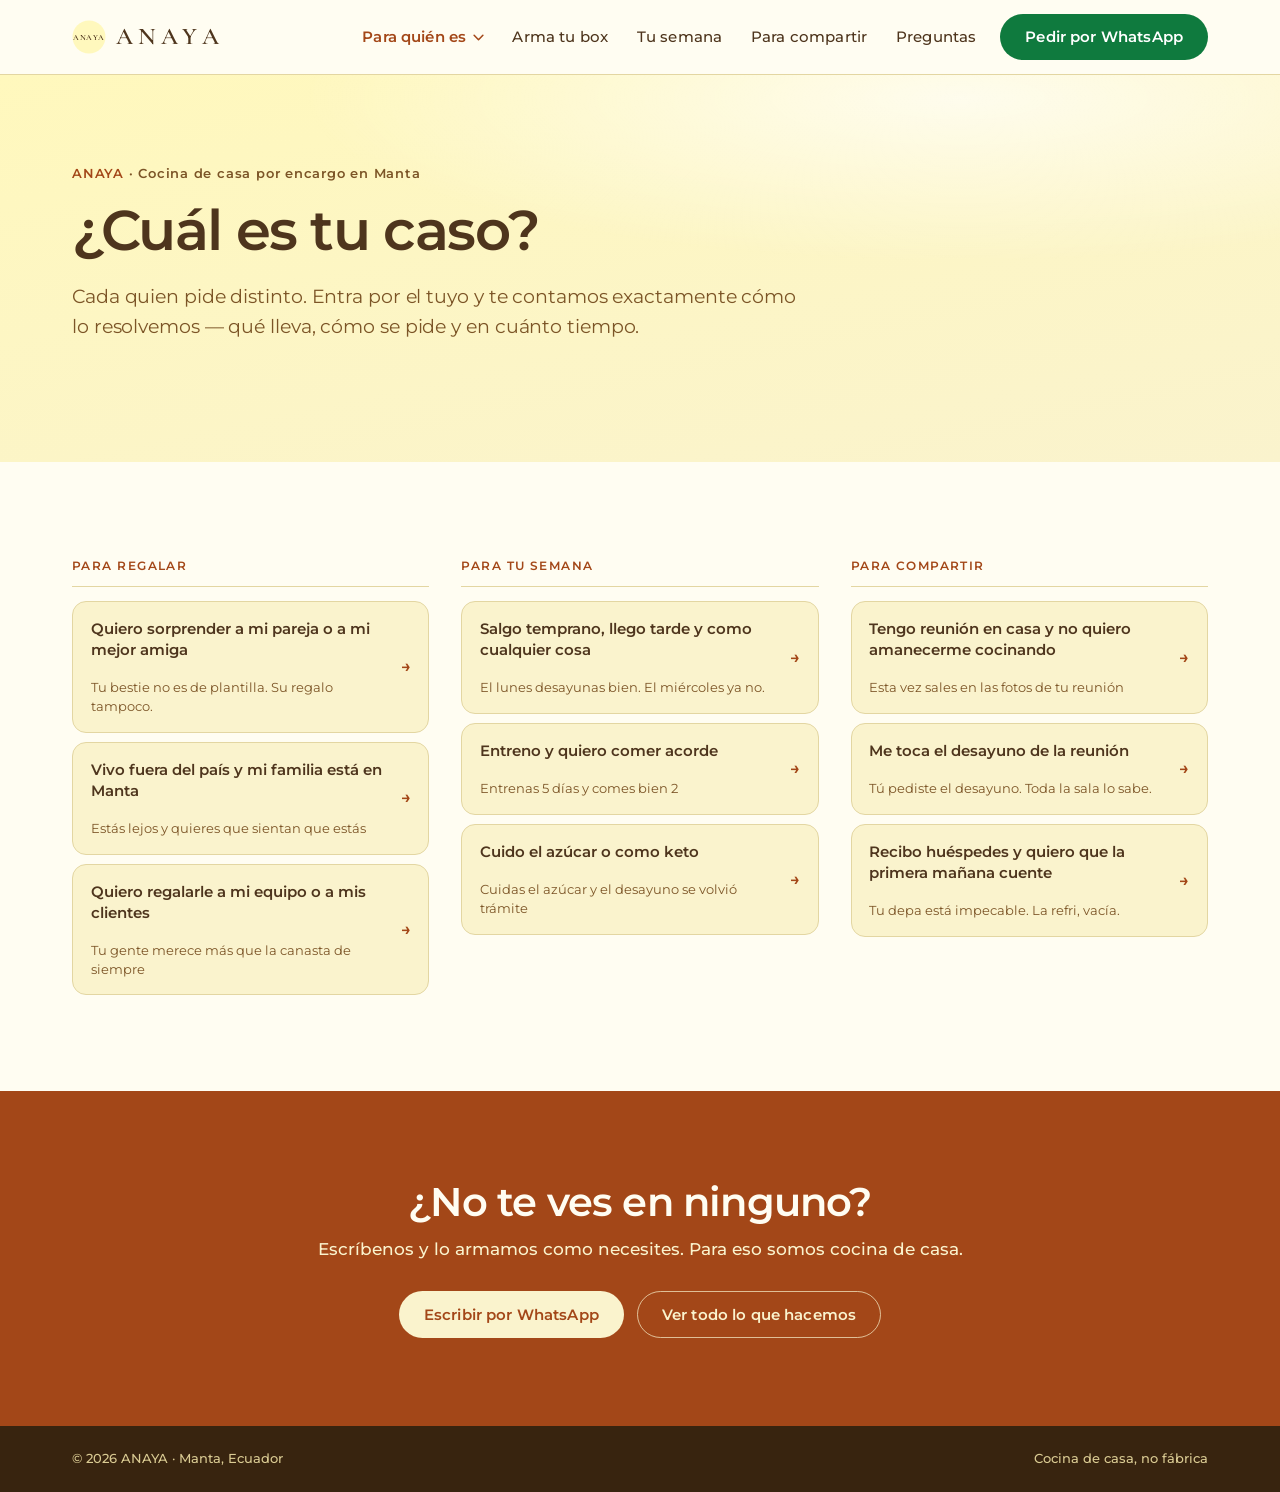
==== commit b85f6ef6: "fix(menú móvil): los 9 casos pasan a un acordeón — el menú venía inundado Al abrir la hamburguesa ap" ====
--- a/para/index.html
+++ b/para/index.html
@@ -75,21 +75,25 @@
     <button class="burger" aria-expanded="false" aria-controls="mnav" aria-label="Abrir menú"><span></span><span></span><span></span></button>
   </div>
   <nav class="mnav" id="mnav" aria-label="Menú móvil" hidden>
-    <p class="mnav__group">Para quién es</p>
-    <p class="mnav__group">Para regalar</p>
-    <a class="mnav__sub" href="regalo-sorpresa/">Sorprender a mi pareja o a mi mejor amiga</a>
-    <a class="mnav__sub" href="desde-el-exterior/">Vivo fuera y mi familia está en Manta</a>
-    <a class="mnav__sub" href="regalos-para-tu-equipo/">Regalarle a mi equipo o a mis clientes</a>
-    <p class="mnav__group">Para tu semana</p>
-    <a class="mnav__sub" href="semana-sin-cocinar/">Salgo temprano y llego tarde</a>
-    <a class="mnav__sub" href="comida-fit/">Entreno y quiero comer acorde</a>
-    <a class="mnav__sub" href="baja-en-azucar/">Cuido el azúcar o como keto</a>
-    <p class="mnav__group">Para compartir</p>
-    <a class="mnav__sub" href="bandeja-familiar/">Tengo reunión en casa</a>
-    <a class="mnav__sub" href="desayuno-de-oficina/">Me toca el desayuno de la reunión</a>
-    <a class="mnav__sub" href="huespedes-airbnb/">Recibo huéspedes</a>
-    <a class="mnav__sub" href="">Ver todos los casos</a>
-    <p class="mnav__group">El menú</p>
+    <button class="mnav__acc" id="mnavAcc" aria-expanded="false" aria-controls="mnavPanel">
+      <span>Para quién es</span>
+      <svg class="mnav__chev" viewBox="0 0 12 8" aria-hidden="true"><path d="M1 1.5 6 6.5l5-5" fill="none" stroke="currentColor" stroke-width="1.8" stroke-linecap="round" stroke-linejoin="round"/></svg>
+    </button>
+    <div class="mnav__panel" id="mnavPanel" hidden>
+        <p class="mnav__group">Para regalar</p>
+        <a class="mnav__sub" href="regalo-sorpresa/">Sorprender a mi pareja o a mi mejor amiga</a>
+        <a class="mnav__sub" href="desde-el-exterior/">Vivo fuera y mi familia está en Manta</a>
+        <a class="mnav__sub" href="regalos-para-tu-equipo/">Regalarle a mi equipo o a mis clientes</a>
+        <p class="mnav__group">Para tu semana</p>
+        <a class="mnav__sub" href="semana-sin-cocinar/">Salgo temprano y llego tarde</a>
+        <a class="mnav__sub" href="comida-fit/">Entreno y quiero comer acorde</a>
+        <a class="mnav__sub" href="baja-en-azucar/">Cuido el azúcar o como keto</a>
+        <p class="mnav__group">Para compartir</p>
+        <a class="mnav__sub" href="bandeja-familiar/">Tengo reunión en casa</a>
+        <a class="mnav__sub" href="desayuno-de-oficina/">Me toca el desayuno de la reunión</a>
+        <a class="mnav__sub" href="huespedes-airbnb/">Recibo huéspedes</a>
+        <a class="mnav__sub mnav__all" href="">Ver todos los casos →</a>
+    </div>
     <a href="../#sorpresa">Arma tu box</a>
     <a href="../#semana">Tu semana</a>
     <a href="../#compartir">Para compartir</a>
--- a/assets/styles.css
+++ b/assets/styles.css
@@ -218,9 +218,14 @@
 
 .mnav{
   display:none; flex-direction:column; gap:.2rem;
-  padding:.6rem 22px 1.4rem;
+  padding:.6rem 22px calc(1.4rem + env(safe-area-inset-bottom));
   border-top:1px solid var(--linea);
   background:var(--papel);
+  /* el header es sticky: sin esto el menú se corta y no se alcanza el final */
+  max-height:calc(100dvh - 74px);
+  overflow-y:auto;
+  overscroll-behavior:contain;
+  -webkit-overflow-scrolling:touch;
 }
 .mnav a{
   padding:.9rem .2rem; font-size:1rem; font-weight:500;
@@ -344,7 +349,11 @@
   box-shadow:0 1px 2px rgba(56,36,15,.04), 0 10px 30px -22px rgba(56,36,15,.5);
   transition:transform .3s var(--ease), box-shadow .3s var(--ease);
 }
+.card{ cursor:pointer; position:relative; }
 .card:hover{ transform:translateY(-6px); box-shadow:var(--sh-lg); }
+.card:hover .card__link{ color:var(--terracota-h); }
+.card:hover .card__link span{ transform:translateX(5px); }
+.card:focus-within{ outline:2.5px solid var(--terracota); outline-offset:3px; }
 .card__icon{ width:48px; height:48px; margin-bottom:1.3rem; color:var(--terracota); }
 .card__icon svg{ width:100%; height:100%; fill:none; stroke:currentColor; stroke-width:1.5; stroke-linecap:round; stroke-linejoin:round; }
 .card h3{ margin-bottom:.6rem; }
@@ -792,12 +801,23 @@
 }
 .casos__list{ list-style:none; margin:0; padding:0; display:grid; gap:.6rem; }
 .casos__list a{
-  display:block; padding:1rem 1.1rem;
-  background:var(--crema); border:1px solid transparent; border-radius:14px;
-  text-decoration:none;
+  display:grid; grid-template-columns:1fr auto; align-items:center; gap:.9rem;
+  padding:1rem 1.1rem;
+  background:var(--crema); border:1px solid var(--linea); border-radius:14px;
+  text-decoration:none; cursor:pointer;
   transition:.22s var(--ease);
 }
-.casos__list a:hover{ background:var(--arena); transform:translateX(3px); }
+.casos__list a::after{
+  content:"→"; grid-column:2; grid-row:1 / span 2;
+  font-size:1.05rem; font-weight:600; color:var(--terracota);
+  transition:transform .22s var(--ease);
+}
+.casos__list a:hover{
+  background:var(--arena); border-color:var(--terracota);
+  box-shadow:var(--sh);
+}
+.casos__list a:hover::after{ transform:translateX(4px); }
+.casos__list strong,.casos__list span{ grid-column:1; }
 .casos__list strong{
   display:block; font-size:var(--fs-btn); font-weight:600; line-height:1.4;
   color:var(--tinta); margin-bottom:.2rem;
@@ -860,3 +880,17 @@
 }
 .mnav__group:first-child{ margin-top:.2rem; }
 .mnav__sub{ padding-left:.9rem !important; font-size:var(--fs-btn) !important; }
+
+/* ── Acordeón del menú móvil ─────────────────────────────── */
+.mnav__acc{
+  display:flex; align-items:center; justify-content:space-between; gap:1rem;
+  width:100%; padding:.9rem .2rem;
+  background:none; border:0; border-bottom:1px solid var(--linea);
+  font-family:var(--sans); font-size:1rem; font-weight:600;
+  color:var(--terracota); cursor:pointer; text-align:left;
+}
+.mnav__chev{ width:13px; height:9px; flex:none; transition:transform .25s var(--ease); }
+.mnav__acc[aria-expanded="true"] .mnav__chev{ transform:rotate(180deg); }
+.mnav__panel{ display:grid; gap:.1rem; padding:.4rem 0 .6rem; }
+.mnav__panel[hidden]{ display:none; }
+.mnav__all{ color:var(--terracota) !important; font-weight:600 !important; }
--- a/assets/icp.css
+++ b/assets/icp.css
@@ -112,3 +112,13 @@
   text-decoration:underline; text-underline-offset:3px;
 }
 .icp .casos{ background:var(--papel); }
+
+/* items del hub y de "¿buscabas otra cosa?" con flecha */
+.icp-otras__list a{
+  display:flex; align-items:center; justify-content:space-between; gap:.9rem;
+}
+.icp-otras__list a::after{
+  content:"→"; font-weight:600; color:var(--terracota);
+  transition:transform .2s var(--ease);
+}
+.icp-otras__list a:hover::after{ transform:translateX(4px); }
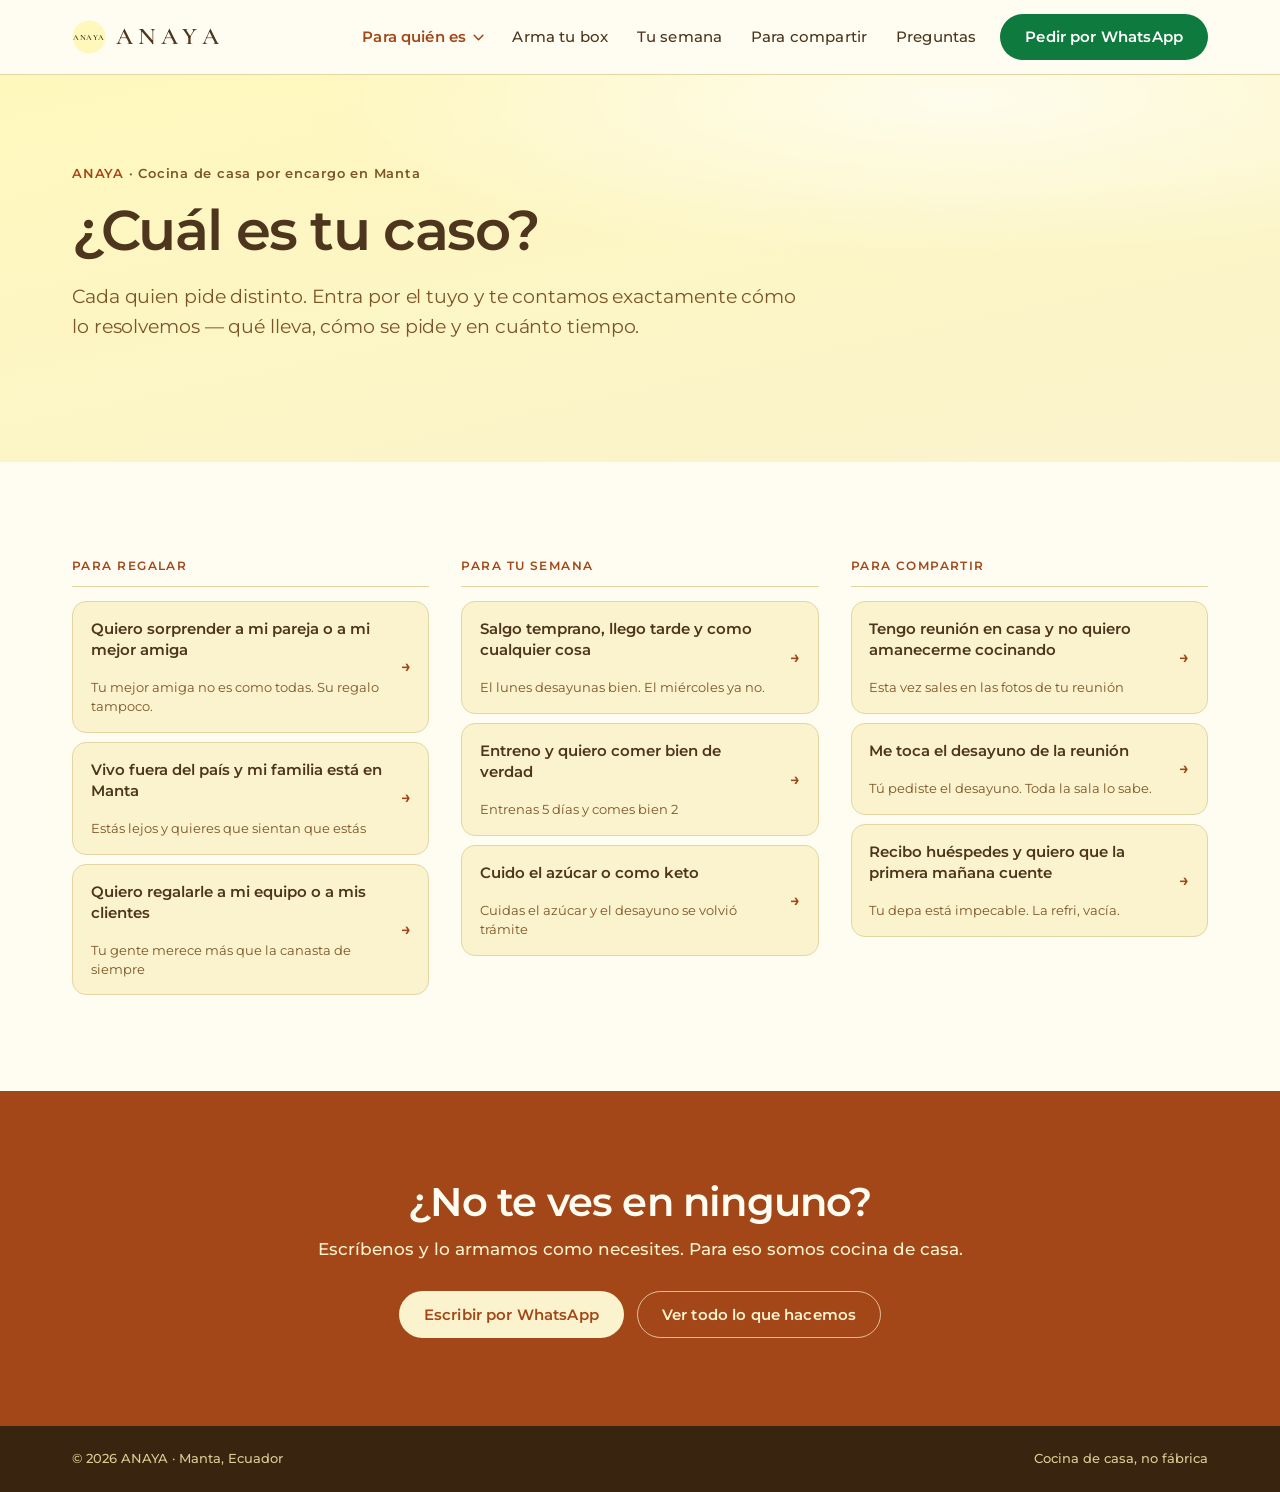
==== commit 9d0c54a5: "fix(español): 128 correcciones de once correctores nativos de Manta El cliente reportó palabras que " ====
--- a/para/index.html
+++ b/para/index.html
@@ -19,10 +19,10 @@
 <link rel="preconnect" href="https://fonts.googleapis.com" />
 <link rel="preconnect" href="https://fonts.gstatic.com" crossorigin />
 <link rel="stylesheet" href="https://fonts.googleapis.com/css2?family=Cormorant+Garamond:wght@600&family=Montserrat:ital,wght@0,400;0,500;0,600;1,400&display=swap" />
-<link rel="stylesheet" href="../assets/styles.css" />
-<link rel="stylesheet" href="../assets/icp.css" />
-<script src="../assets/nav.js" defer></script>
-<script type="application/ld+json">{"@context": "https://schema.org", "@type": "ItemList", "itemListElement": [{"@type": "ListItem", "position": 1, "name": "Tu bestie no es de plantilla. Su regalo tampoco.", "url": "https://zeus-manuel.github.io/anaya/para/regalo-sorpresa/"}, {"@type": "ListItem", "position": 2, "name": "Estás lejos y quieres que sientan que estás", "url": "https://zeus-manuel.github.io/anaya/para/desde-el-exterior/"}, {"@type": "ListItem", "position": 3, "name": "Tu gente merece más que la canasta de siempre", "url": "https://zeus-manuel.github.io/anaya/para/regalos-para-tu-equipo/"}, {"@type": "ListItem", "position": 4, "name": "El lunes desayunas bien. El miércoles ya no.", "url": "https://zeus-manuel.github.io/anaya/para/semana-sin-cocinar/"}, {"@type": "ListItem", "position": 5, "name": "Entrenas 5 días y comes bien 2", "url": "https://zeus-manuel.github.io/anaya/para/comida-fit/"}, {"@type": "ListItem", "position": 6, "name": "Cuidas el azúcar y el desayuno se volvió trámite", "url": "https://zeus-manuel.github.io/anaya/para/baja-en-azucar/"}, {"@type": "ListItem", "position": 7, "name": "Esta vez sales en las fotos de tu reunión", "url": "https://zeus-manuel.github.io/anaya/para/bandeja-familiar/"}, {"@type": "ListItem", "position": 8, "name": "Tú pediste el desayuno. Toda la sala lo sabe.", "url": "https://zeus-manuel.github.io/anaya/para/desayuno-de-oficina/"}, {"@type": "ListItem", "position": 9, "name": "Tu depa está impecable. La refri, vacía.", "url": "https://zeus-manuel.github.io/anaya/para/huespedes-airbnb/"}]}</script>
+<link rel="stylesheet" href="../assets/styles.css?v=613f66bf" />
+<link rel="stylesheet" href="../assets/icp.css?v=613f66bf" />
+<script src="../assets/nav.js?v=613f66bf" defer></script>
+<script type="application/ld+json">{"@context": "https://schema.org", "@type": "ItemList", "itemListElement": [{"@type": "ListItem", "position": 1, "name": "Tu mejor amiga no es como todas. Su regalo tampoco.", "url": "https://zeus-manuel.github.io/anaya/para/regalo-sorpresa/"}, {"@type": "ListItem", "position": 2, "name": "Estás lejos y quieres que sientan que estás", "url": "https://zeus-manuel.github.io/anaya/para/desde-el-exterior/"}, {"@type": "ListItem", "position": 3, "name": "Tu gente merece más que la canasta de siempre", "url": "https://zeus-manuel.github.io/anaya/para/regalos-para-tu-equipo/"}, {"@type": "ListItem", "position": 4, "name": "El lunes desayunas bien. El miércoles ya no.", "url": "https://zeus-manuel.github.io/anaya/para/semana-sin-cocinar/"}, {"@type": "ListItem", "position": 5, "name": "Entrenas 5 días y comes bien 2", "url": "https://zeus-manuel.github.io/anaya/para/comida-fit/"}, {"@type": "ListItem", "position": 6, "name": "Cuidas el azúcar y el desayuno se volvió trámite", "url": "https://zeus-manuel.github.io/anaya/para/baja-en-azucar/"}, {"@type": "ListItem", "position": 7, "name": "Esta vez sales en las fotos de tu reunión", "url": "https://zeus-manuel.github.io/anaya/para/bandeja-familiar/"}, {"@type": "ListItem", "position": 8, "name": "Tú pediste el desayuno. Toda la sala lo sabe.", "url": "https://zeus-manuel.github.io/anaya/para/desayuno-de-oficina/"}, {"@type": "ListItem", "position": 9, "name": "Tu depa está impecable. La refri, vacía.", "url": "https://zeus-manuel.github.io/anaya/para/huespedes-airbnb/"}]}</script>
 </head>
 <body class="icp">
 <header class="nav">
@@ -35,7 +35,7 @@
     </a>
     <nav class="nav__links" aria-label="Principal">
       <div class="nav__item nav__item--sub">
-        <button class="nav__toggle" aria-expanded="false" aria-controls="submenu">Para quién es <svg class="nav__chev" viewBox="0 0 12 8" aria-hidden="true"><path d="M1 1.5 6 6.5l5-5" fill="none" stroke="currentColor" stroke-width="1.8" stroke-linecap="round" stroke-linejoin="round"/></svg></button>
+        <button class="nav__toggle" aria-expanded="false" aria-controls="submenu">Para quién es <svg class="nav__chev" width="11" height="7" viewBox="0 0 12 8" aria-hidden="true"><path d="M1 1.5 6 6.5l5-5" fill="none" stroke="currentColor" stroke-width="1.8" stroke-linecap="round" stroke-linejoin="round"/></svg></button>
         <div class="subnav" id="submenu" hidden>
           <div class="subnav__in">
             <div class="subnav__col">
@@ -50,7 +50,7 @@
               <h3>Para tu semana</h3>
               <ul>
               <li><a href="semana-sin-cocinar/">Salgo temprano y llego tarde</a></li>
-              <li><a href="comida-fit/">Entreno y quiero comer acorde</a></li>
+              <li><a href="comida-fit/">Entreno y quiero comer bien de verdad</a></li>
               <li><a href="baja-en-azucar/">Cuido el azúcar o como keto</a></li>
               </ul>
             </div>
@@ -71,13 +71,13 @@
       <a href="../#compartir">Para compartir</a>
       <a href="../#faq">Preguntas</a>
     </nav>
-    <a class="btn btn--wa nav__cta" href="https://wa.me/593963181898?text=Hola%20ANAYA%21%20Quiero%20hacer%20un%20pedido." target="_blank" rel="noopener">Pedir por WhatsApp</a>
+    <a class="btn btn--wa nav__cta" href="https://wa.me/593963181898?text=%C2%A1Hola%20ANAYA%21%20Quiero%20hacer%20un%20pedido." target="_blank" rel="noopener">Pedir por WhatsApp</a>
     <button class="burger" aria-expanded="false" aria-controls="mnav" aria-label="Abrir menú"><span></span><span></span><span></span></button>
   </div>
-  <nav class="mnav" id="mnav" aria-label="Menú móvil" hidden>
+  <nav class="mnav" id="mnav" aria-label="Menú del celular" hidden>
     <button class="mnav__acc" id="mnavAcc" aria-expanded="false" aria-controls="mnavPanel">
       <span>Para quién es</span>
-      <svg class="mnav__chev" viewBox="0 0 12 8" aria-hidden="true"><path d="M1 1.5 6 6.5l5-5" fill="none" stroke="currentColor" stroke-width="1.8" stroke-linecap="round" stroke-linejoin="round"/></svg>
+      <svg class="mnav__chev" width="13" height="9" viewBox="0 0 12 8" aria-hidden="true"><path d="M1 1.5 6 6.5l5-5" fill="none" stroke="currentColor" stroke-width="1.8" stroke-linecap="round" stroke-linejoin="round"/></svg>
     </button>
     <div class="mnav__panel" id="mnavPanel" hidden>
         <p class="mnav__group">Para regalar</p>
@@ -86,7 +86,7 @@
         <a class="mnav__sub" href="regalos-para-tu-equipo/">Regalarle a mi equipo o a mis clientes</a>
         <p class="mnav__group">Para tu semana</p>
         <a class="mnav__sub" href="semana-sin-cocinar/">Salgo temprano y llego tarde</a>
-        <a class="mnav__sub" href="comida-fit/">Entreno y quiero comer acorde</a>
+        <a class="mnav__sub" href="comida-fit/">Entreno y quiero comer bien de verdad</a>
         <a class="mnav__sub" href="baja-en-azucar/">Cuido el azúcar o como keto</a>
         <p class="mnav__group">Para compartir</p>
         <a class="mnav__sub" href="bandeja-familiar/">Tengo reunión en casa</a>
@@ -98,7 +98,7 @@
     <a href="../#semana">Tu semana</a>
     <a href="../#compartir">Para compartir</a>
     <a href="../#faq">Preguntas</a>
-    <a class="mnav__wa" href="https://wa.me/593963181898?text=Hola%20ANAYA%21%20Quiero%20hacer%20un%20pedido." target="_blank" rel="noopener">Pedir por WhatsApp</a>
+    <a class="mnav__wa" href="https://wa.me/593963181898?text=%C2%A1Hola%20ANAYA%21%20Quiero%20hacer%20un%20pedido." target="_blank" rel="noopener">Pedir por WhatsApp</a>
   </nav>
 </header>
 <main>
@@ -115,7 +115,7 @@
         <div class="casos__col">
           <h3>Para regalar</h3>
           <ul class="casos__list">
-          <li><a href="regalo-sorpresa/"><strong>Quiero sorprender a mi pareja o a mi mejor amiga</strong><span>Tu bestie no es de plantilla. Su regalo tampoco.</span></a></li>
+          <li><a href="regalo-sorpresa/"><strong>Quiero sorprender a mi pareja o a mi mejor amiga</strong><span>Tu mejor amiga no es como todas. Su regalo tampoco.</span></a></li>
           <li><a href="desde-el-exterior/"><strong>Vivo fuera del país y mi familia está en Manta</strong><span>Estás lejos y quieres que sientan que estás</span></a></li>
           <li><a href="regalos-para-tu-equipo/"><strong>Quiero regalarle a mi equipo o a mis clientes</strong><span>Tu gente merece más que la canasta de siempre</span></a></li>
           </ul>
@@ -124,7 +124,7 @@
           <h3>Para tu semana</h3>
           <ul class="casos__list">
           <li><a href="semana-sin-cocinar/"><strong>Salgo temprano, llego tarde y como cualquier cosa</strong><span>El lunes desayunas bien. El miércoles ya no.</span></a></li>
-          <li><a href="comida-fit/"><strong>Entreno y quiero comer acorde</strong><span>Entrenas 5 días y comes bien 2</span></a></li>
+          <li><a href="comida-fit/"><strong>Entreno y quiero comer bien de verdad</strong><span>Entrenas 5 días y comes bien 2</span></a></li>
           <li><a href="baja-en-azucar/"><strong>Cuido el azúcar o como keto</strong><span>Cuidas el azúcar y el desayuno se volvió trámite</span></a></li>
           </ul>
         </div>
@@ -144,7 +144,7 @@
       <h2>¿No te ves en ninguno?</h2>
       <p>Escríbenos y lo armamos como necesites. Para eso somos cocina de casa.</p>
       <div class="final__cta">
-        <a class="btn btn--cream" href="https://wa.me/593963181898?text=Hola%20ANAYA%21%20Quiero%20hacer%20un%20pedido." target="_blank" rel="noopener">Escribir por WhatsApp</a>
+        <a class="btn btn--cream" href="https://wa.me/593963181898?text=%C2%A1Hola%20ANAYA%21%20Quiero%20hacer%20un%20pedido." target="_blank" rel="noopener">Escribir por WhatsApp</a>
         <a class="btn btn--outline-cream" href="../">Ver todo lo que hacemos</a>
       </div>
     </div>
